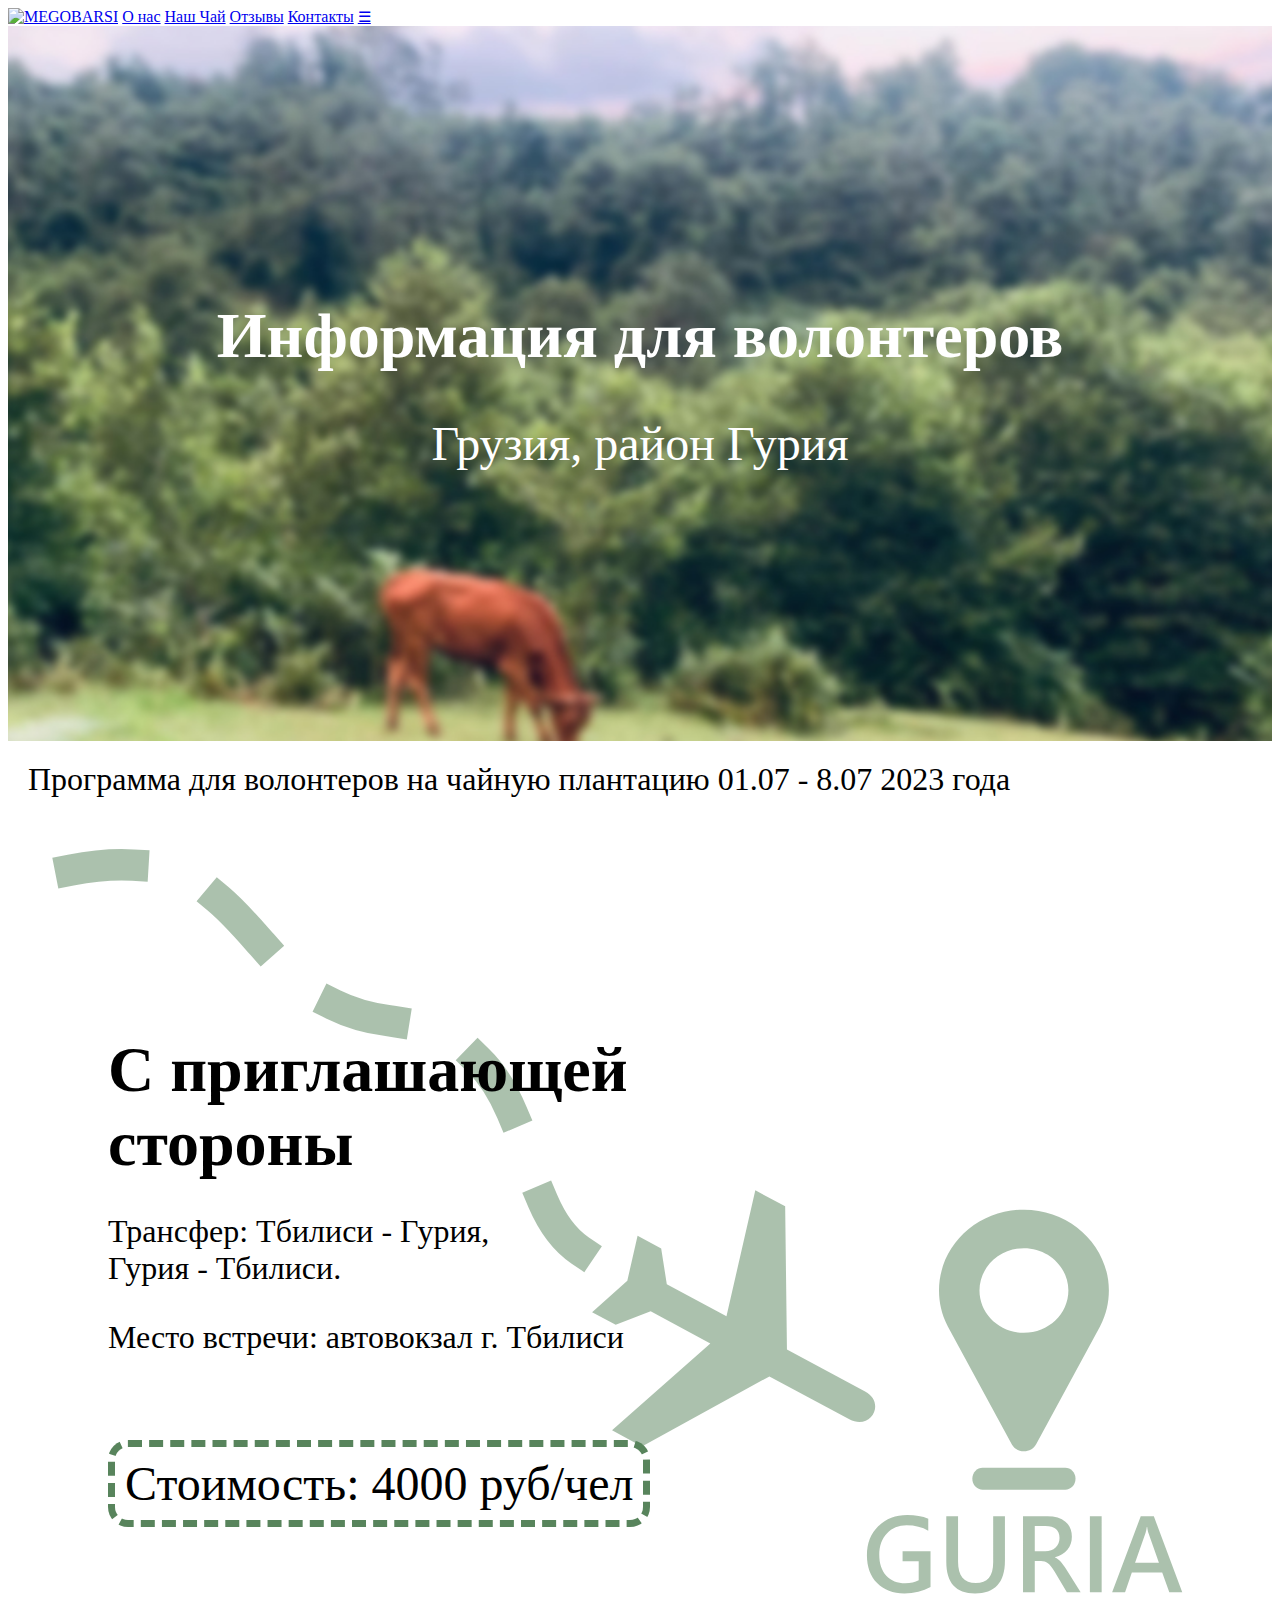
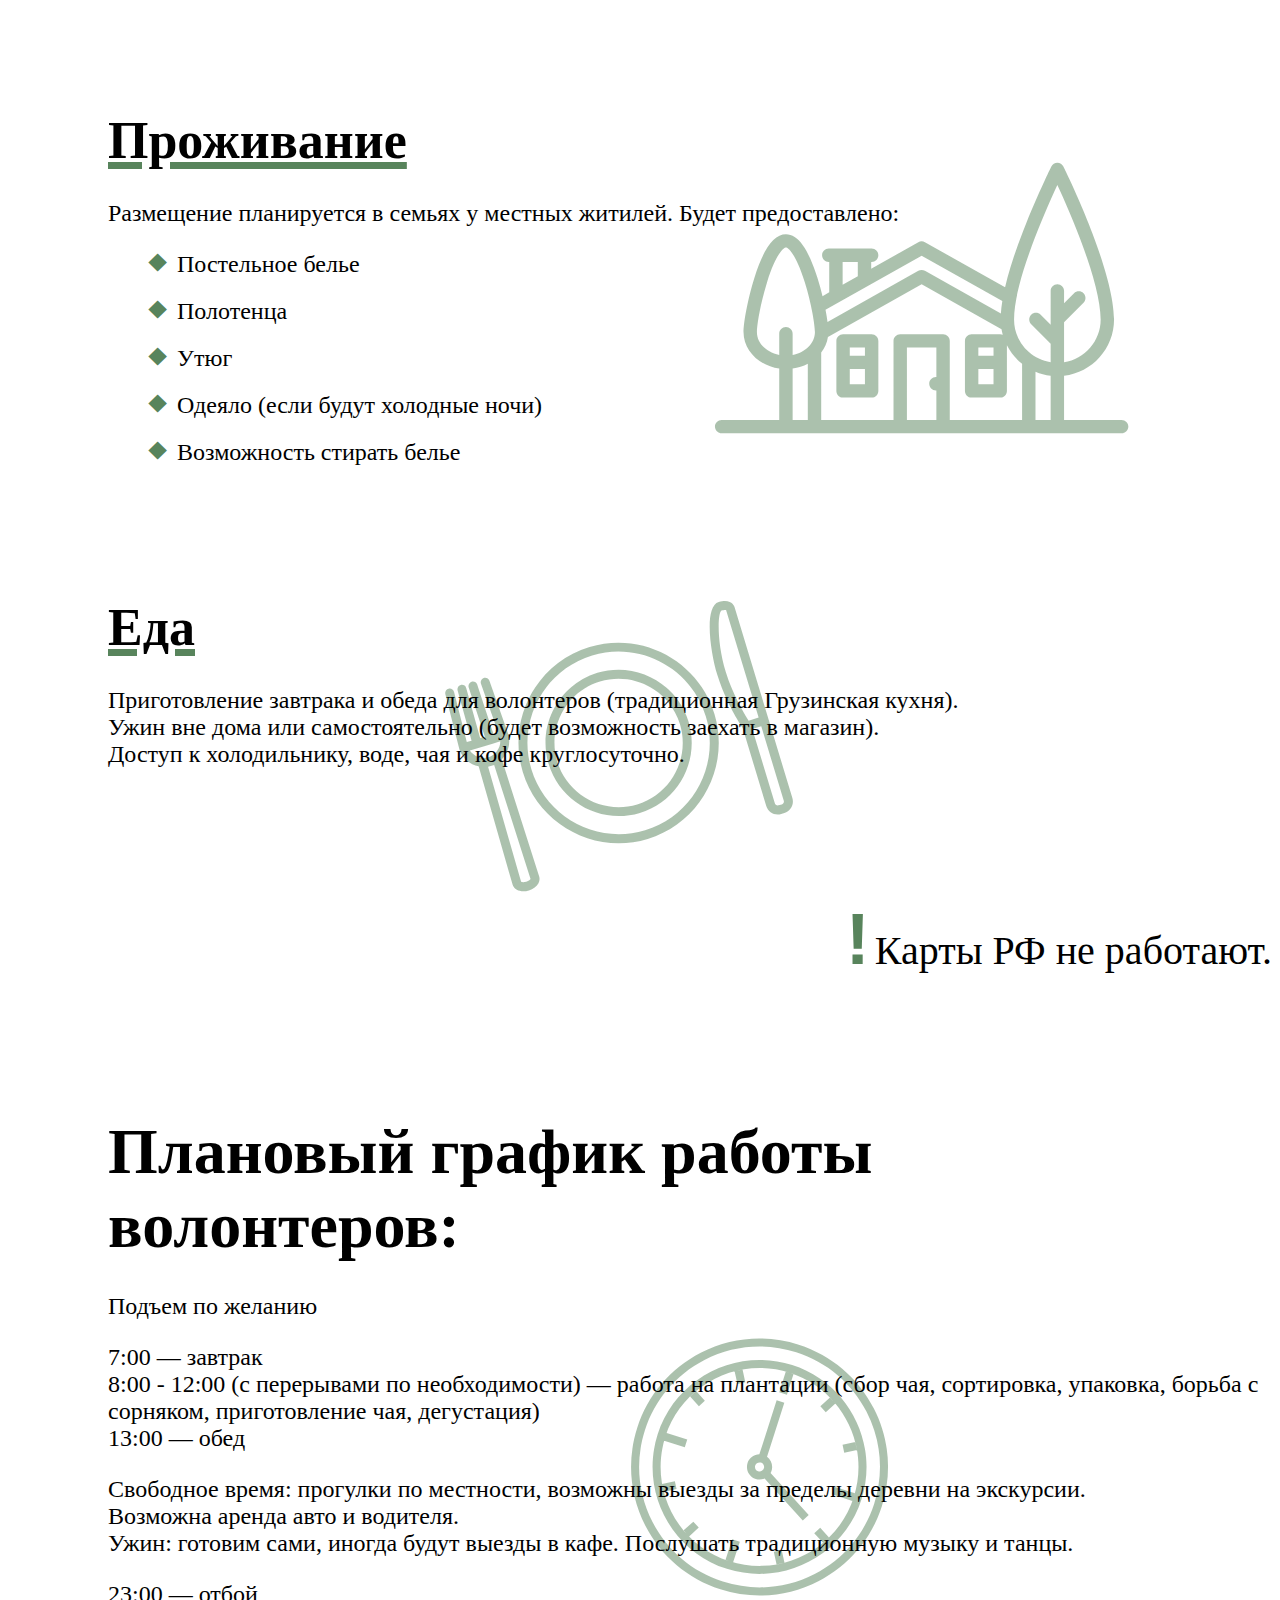
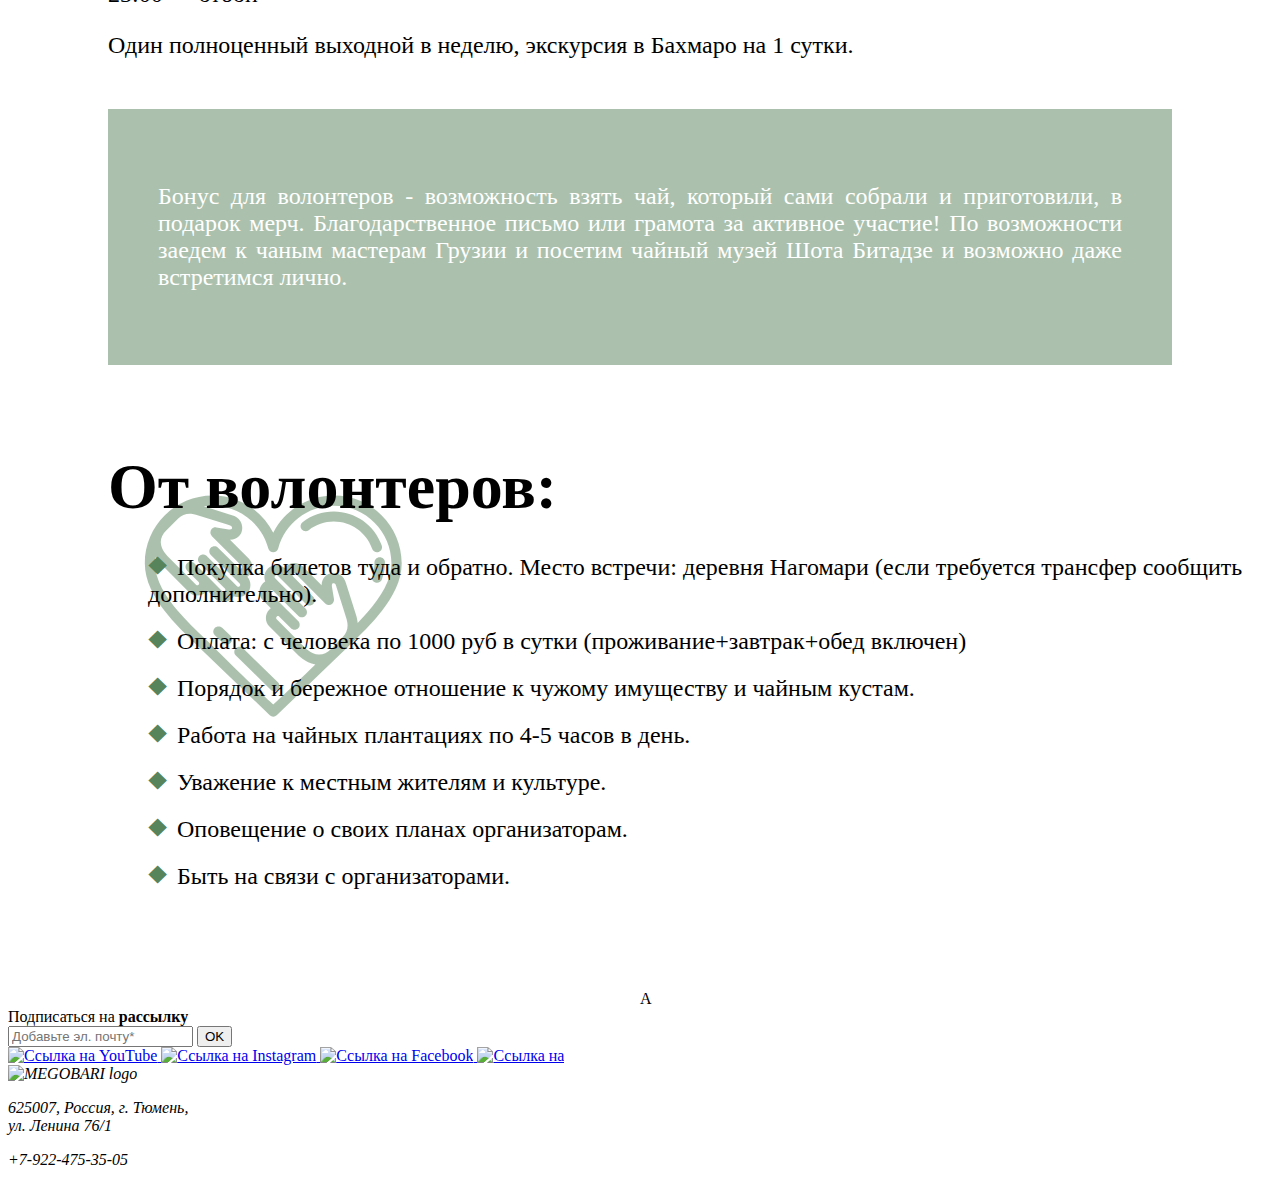
==== volunteering.html @ b6c4c7ec "Added new page (volunteering)" ====
<!DOCTYPE html>
<html lang="en">
    <head>
        <meta charset="UTF-8">
        <meta http-equiv="X-UA-Compatible" content="IE=edge">
        <meta name="viewport" content="width=device-width, initial-scale=1.0">
        <link rel="stylesheet" href="styles.css"> 
        <link rel="stylesheet" href="volunteeringstyles.css"> 
        <link rel="icon" type="image/x-icon" href="./content/favicon/favi-64x64.ico">
        <title>Грузинский чай | Своя плантация | Доставка по миру </title>
    </head>
    <body>
        <header>
            <nav class="topnav" id="myTopnav">
                <a href="./index.html" id="hidelogo" class="logo"><img src="./content/logo/namelogo.svg" alt="MEGOBARSI"></a>
                <a href="./about.html" class="first-child active">О нас</a>
                <a href="./ourtea.html">Наш Чай</a>
                <a href="./feedback.html">Отзывы</a> 
                <a href="./contacts.html" class="last-child">Контакты</a>
                <a href="javascript:void(0);" class="icon" style="font-size:15px;" onclick="myFunction()">&#9776;</a>
            </nav>
        </header> 
        <main>
            <section id="sone">
                <div class="heading">
                    <h1>Информация для волонтеров</h1>
                    <h2>Грузия, район Гурия</h2>
                </div>
            </section>
            <section id="stwo">
                <h3>Программа для волонтеров на чайную плантацию 01.07 - 8.07 2023 года</h3>
                <section class="plane">
                    <h4>С приглашающей <br> стороны</h4>
                    <p>Трансфер: Тбилиси - Гурия, <br> Гурия - Тбилиси.</p>
                    <p class="lastp">Место встречи:  автовокзал г. Тбилиси</p>
                    <span>Стоимость: 4000 руб/чел</span>
                </section>
                <section class="conditions">
                    <div class="living">
                        <h5>Проживание</h5>
                        <p>
                            Размещение планируется в семьях у местных житилей.
                            Будет предоставлено:
                        </p>
                        <ul>
                            <li>Постельное белье</li>
                            <li>Полотенца</li> 
                            <li>Утюг</li>
                            <li>Одеяло (если будут холодные ночи)</li>
                            <li>Возможность стирать белье</li>
                        </ul>
                    </div>
                    <div class="feeding">
                        <h5>Еда</h5>
                        <p>
                            Приготовление завтрака и обеда для волонтеров (традиционная Грузинская кухня). <br>
                            Ужин вне дома или самостоятельно (будет возможность заехать в магазин). <br>
                            Доступ к холодильнику, воде, чая и кофе круглосуточно.                            
                        </p>
                    </div>
                </section>
                <div class="caution">
                    <div class="exclamation">!</div>
                    <div>Карты РФ не работают.</div>
                </div>
                <section class="schedule">
                    <h4>Плановый график работы <br> волонтеров:</h4>
                    <p>
                        Подъем по желанию
                    </p> 
                    <p> 7:00 — завтрак  <br> 8:00 - 12:00 
                        (с перерывами по необходимости) — работа на плантации 
                        (сбор чая, сортировка, упаковка, борьба с сорняком, 
                        приготовление чая, дегустация) <br> 13:00 — обед
                    </p>
                    <p>
                        Свободное время: прогулки по местности, возможны выезды за пределы деревни на экскурсии. <br>
                        Возможна аренда авто и водителя. <br>
                        Ужин: готовим сами, иногда будут выезды в кафе. Послушать традиционную музыку и танцы.
                    </p>
                    <p>
                        23:00 — отбой
                    </p>
                    <p>
                        Один полноценный выходной в неделю, экскурсия в Бахмаро на 1 сутки.
                    </p>
                </section>
                <section class="bonus">
                    <p>
                        Бонус для волонтеров - возможность взять чай, который сами собрали и приготовили, в подарок мерч.
                        Благодарственное письмо или грамота за активное участие! По возможности заедем к чаным мастерам Грузии и посетим чайный музей Шота Битадзе и возможно даже встретимся лично.    
                    </p>
                </section>
                <section class="from">
                    <h4>От волонтеров:</h4>
                        <ul>
                            <li>Покупка билетов туда и обратно. Место встречи: деревня Нагомари (если требуется трансфер сообщить дополнительно).</li>
                            <li>Оплата: с человека по 1000 руб в сутки (проживание+завтрак+обед включен)</li>
                            <li>Порядок и бережное отношение к чужому имуществу и чайным кустам.</li>
                            <li>Работа на чайных плантациях по 4-5 часов в день. </li>
                            <li>Уважение к местным жителям и культуре.</li>
                            <li>Оповещение о своих планах организаторам.</li> 
                            <li>Быть на связи с организаторами.</li>
                        </ul>
                </section>
            </section>
            <!-- <section id="sthree">
                <div class="row"> 
                    <div class="column">
                      <img src="./content/gallery/IMG_0823.jpg" style="width:100%">
                      
                    </div>
                    <div class="column">
                      <img src="./content/gallery/IMG_0887.jpg" style="width:100%">
                      
                    </div>  
                    <div class="column">
                      <img src="./content/gallery/IMG_1279.jpg" style="width:100%">
                      
                    </div>
                    <div class="column">
                      <img src="./content/gallery/IMG_1542.jpg" style="width:100%">
                      
                    </div>
                  </div>
            </section> -->
            <section id="sthree">
                <div></div>
                <div></div>
                <div></div>
                <div></div>
                <div></div>
                <div></div>
                <div></div>
                <div></div>
                <div></div>
                <div>A</div>
            </section>
        </main>
        <footer>
            <div class="link-container">
                <div class="link subscribe">
                    Подписаться на  <strong>рассылку</strong>
                </div>
                <form class="link">
                    <input type="text" placeholder="Добавьте эл. почту*" />
                    <button id="btwo">OK</button>
                </form>
                <div class="link social-media">
                    <a href="https://www.youtube.com/channel/UCGlnhk5F8XKA7Avbm7UxSDw">
                        <img src="./content/social-media/youtube.svg" alt="Ссылка на YouTube" title="Мы на YouTube">
                    </a>
                    <a href="https://www.instagram.com/megobari.tea/">
                        <img src="./content/social-media/instagram.svg" alt="Ссылка на Instagram" title="Мы в Instagram">
                    </a>
                    <a href="https://www.facebook.com/Megobari-%D0%A7%D0%B0%D0%B9-%D0%B8%D0%B7-%D0%93%D1%80%D1%83%D0%B7%D0%B8%D0%B8-103176197728063">
                        <img src="content/social-media/facebook.svg" alt="Ссылка на Facebook" title="Мы в Facebook">
                    </a>
                    <a href="https://vk.com/megobari_tea">
                        <img src="./content/social-media/vk.svg" alt="Ссылка на" title="Мы в VK">
                    </a>
                </div>
            </div>
            <address>
                <img src="./content/logo/fullogo-white.svg" alt="MEGOBARI logo">
                <p>
                    625007, Россия, г. Тюмень,<br>ул. Ленина 76/1
                </p>   
                <p>
                    +7-922-475-35-05
                </p>
            </address>
        </footer>
        <script>
            var i = 1;
            function myFunction() {
                var x = document.getElementById("myTopnav");
                if (x.className === "topnav") {
                    x.className += " responsive";
                } else {
                    x.className = "topnav";
                }
                var element = document.getElementById("hidelogo");
                i++;
                if (i % 2 === 0) {
                    element.style.display = "none";
                }   else {
                    element.style.display = "block";
                }
            }
        </script>
    </body>
</html>
---- volunteeringstyles.css ----
main {
    font-family: 'Inter';
    box-sizing: border-box;
}

section#sone {
    margin: 0;
    padding: 0;
    background-image: url(./content/volunteering/HeadingBack.jpg);
    background-size: cover;
    -webkit-background-size: cover;
    -moz-background-size: cover;
    -o-background-size: cover;
    background-position: center;
    background-attachment: fixed;
    background-repeat: no-repeat;
    text-align: center;
    padding: 230px 0;
}

section#stwo h4, section.plane p, section.plane span, section.conditions h5,
section.conditions p, section#stwo ul, section.schedule h4, section.schedule p {
    margin-left: 100px;
}

section#sone .heading {
    color: #fff;
    font-family: 'Raleway';
}

section#sone .heading h1 {
    font-size: 64px;
    font-weight: 700;
}

section#sone .heading h2 {
    font-size: 48px;
    font-weight: 400;
}

section#stwo h3 {
    margin: 20px auto 50px 20px;
    font-size: 32px;
    font-weight: 400;
}

section#stwo h4 {
    font-size: 64px;
    font-family: 'Raleway';
    margin-bottom: 30px;
}

section#stwo h5 {
    text-decoration: underline;
    text-decoration-thickness: 7px;
    text-decoration-color: #58845c;
}

section.plane {
    padding: 100px 0;
    margin-bottom: 100px;
    background-image: url(./content/volunteering/plane.svg);
    background-size: cover;
    -webkit-background-size: cover;
    -moz-background-size: cover;
    -o-background-size: cover;
    background-position: right;
    background-attachment: local;
    background-repeat: no-repeat;
}

section.plane p {
    font-size: 32px;
    margin-bottom: 10px;
}

section.plane p.lastp {
    margin-bottom: 100px;
}

section.plane span {
    font-size: 48px;
    font-family: 'Inter';
    border: 7px dashed #58845c;
    border-radius: 20px; 
    padding: 10px;
}

section.conditions .living {
    min-height: 400px;
    margin-bottom: 50px;
    background-image: url(./content/volunteering/accommodation.svg);
    background-size: cover;
    -webkit-background-size: cover;
    -moz-background-size: cover;
    -o-background-size: cover;
    background-position: right;
    background-attachment: local;
    background-repeat: no-repeat;
}

section.conditions .feeding {
    min-height: 300px;
    background-image: url(./content/volunteering/food.svg);
    background-size: cover;
    -webkit-background-size: cover;
    -moz-background-size: cover;
    -o-background-size: cover;  
    background-position: center;
    background-attachment: local;
    background-repeat: no-repeat;
}

section.conditions h5 {
    margin-bottom: 30px;
    font-size: 52px;
}

section.conditions p {
    font-size: 24px;
}

section#stwo ul {
    font-size: 24px;
    margin-top: 20px;
    list-style: none; 
}

section#stwo ul li {
    margin-bottom: 20px;
}

section#stwo ul li::before {
    content: "⯁";  
    padding-right: 10px;
    color: #58845c; 
    font-weight: bold;
    display: inline-block;
}

.caution {
    width: 100%;
    display: flex;
    flex-direction: row;
    align-items: baseline;
    justify-content: flex-end;  
    padding-right: 100px;
    font-size: 40px;
}

.caution .exclamation {
    color: #58845c;
    font-size: 72px;
    font-family: 'Franklin Gothic Medium Cond', 'Arial Narrow', Arial, sans-serif;
    margin-right: 5px;
    font-weight: 700;
} 

section.schedule {
    background-image: url(./content/volunteering/schedule.svg);
    background-size: cover;
    -webkit-background-size: cover;
    -moz-background-size: cover;
    -o-background-size: cover;
    background-position: center;
    background-attachment: local;
    background-repeat: no-repeat;
}

section.schedule h4 {
    padding-top: 50px;
}

section.schedule p {
    margin-bottom: 20px;
    font-size: 24px;
}

section.bonus {
    display: block;
    margin: 50px 100px;
    padding: 50px;
    background-color: #ABC1AD;
    color: #fff;
    text-align: justify;
    font-size: 24px;
}

section.from {
    margin-bottom: 100px;
    background-image: url(./content/volunteering/charity.svg);
    background-size: cover;
    -webkit-background-size: cover;
    -moz-background-size: cover;
    -o-background-size: cover;
    background-position: left;
    background-attachment: local;
    background-repeat: no-repeat;
}

/* section#sthree .row {
    display: -ms-flexbox; 
    display: flex;
    -ms-flex-wrap: wrap; 
    flex-wrap: wrap;
    padding: 0 4px;
}

section#sthree .column {
    -ms-flex: 25%; 
    flex: 25%;
    max-width: 25%;
    padding: 0 4px;
}

section#sthree .column img {
    margin-top: 8px;
    vertical-align: middle;
    width: 100%;
} */

section#sthree {
    display: grid;
    /* grid-template: repeat(6, 1fr) / repeat(6, 1fr); */
    grid-template-columns: repeat(6, 1fr);
}

@media screen and (max-width: 800px) { 
    section#stwo h4, section.plane p, section.plane span, section.conditions h5,
    section.conditions p, section#stwo ul, section.schedule h4, section.schedule p {
        margin: 0 3vw;
    }

    section#sone .heading h1 {
        font-size: calc(20px + 5vw);
    }
    
    section#sone .heading h2 {
        font-size: calc(10px + 5vw);
    }

    section#stwo h3 {
        margin: 20px;
        font-size: calc(8px + 4vw);
    }
    
    section#stwo h4 {
        margin-bottom: calc(5px + 4vw);
        font-size: calc(14px + 8vw);
    }

    section.plane {
        padding: 2vw 0;
    }

    section.plane p {
        font-size: calc(10px + 4vw);
        margin-bottom: 10px;
    }

    section.plane p.lastp {
        margin-bottom: 15vw;
    }

    section.plane span {
        font-size: calc(5px + 5vw);
        background-color: rgba(255, 255, 255, 0.5);
    }

    section.conditions h5 {
        margin-bottom: 30px;
        font-size: calc(12px + 7vw);
    }

    section.schedule p {
        margin-bottom: 20px;
    }
}

@media screen and (max-width: 750px) {
    .caution {
        width: 100%;
        font-size: 40px;
        font-size: calc(14px + 4vw);
        justify-content: center;
        padding-right: 0;
    }
    
    .caution .exclamation {
        font-size: 72px;
        font-size: calc(24px + 4vw);
    }

    section.bonus {
        display: block;
        margin: 50px 0;
    }
}

@media screen and (max-width: 508px) {
    .caution {
        padding-top: 30px;
    }

    section.from {
        word-wrap: break-word;
    }
}

@media screen and (max-width: 420px) {
    section.plane {
        background-size: 250%;
        -webkit-background-size: 250%;
        -moz-background-size: 250%;
        -o-background-size: 250%;
    }

    section.conditions .living, section.conditions .feeding, 
    section.schedule, section.from {
        background-size: 400%;
        -webkit-background-size: 400%;
        -moz-background-size: 400%;
        -o-background-size: 400%;
    }
}

/* @media screen and (max-width: 800px) {
    section#sthree .column {
    -ms-flex: 50%;
    flex: 50%;
    max-width: 50%;
    }
}

@media screen and (max-width: 600px) {
    section#sthree .column {
    -ms-flex: 100%;
    flex: 100%;
    max-width: 100%;
    }
} */
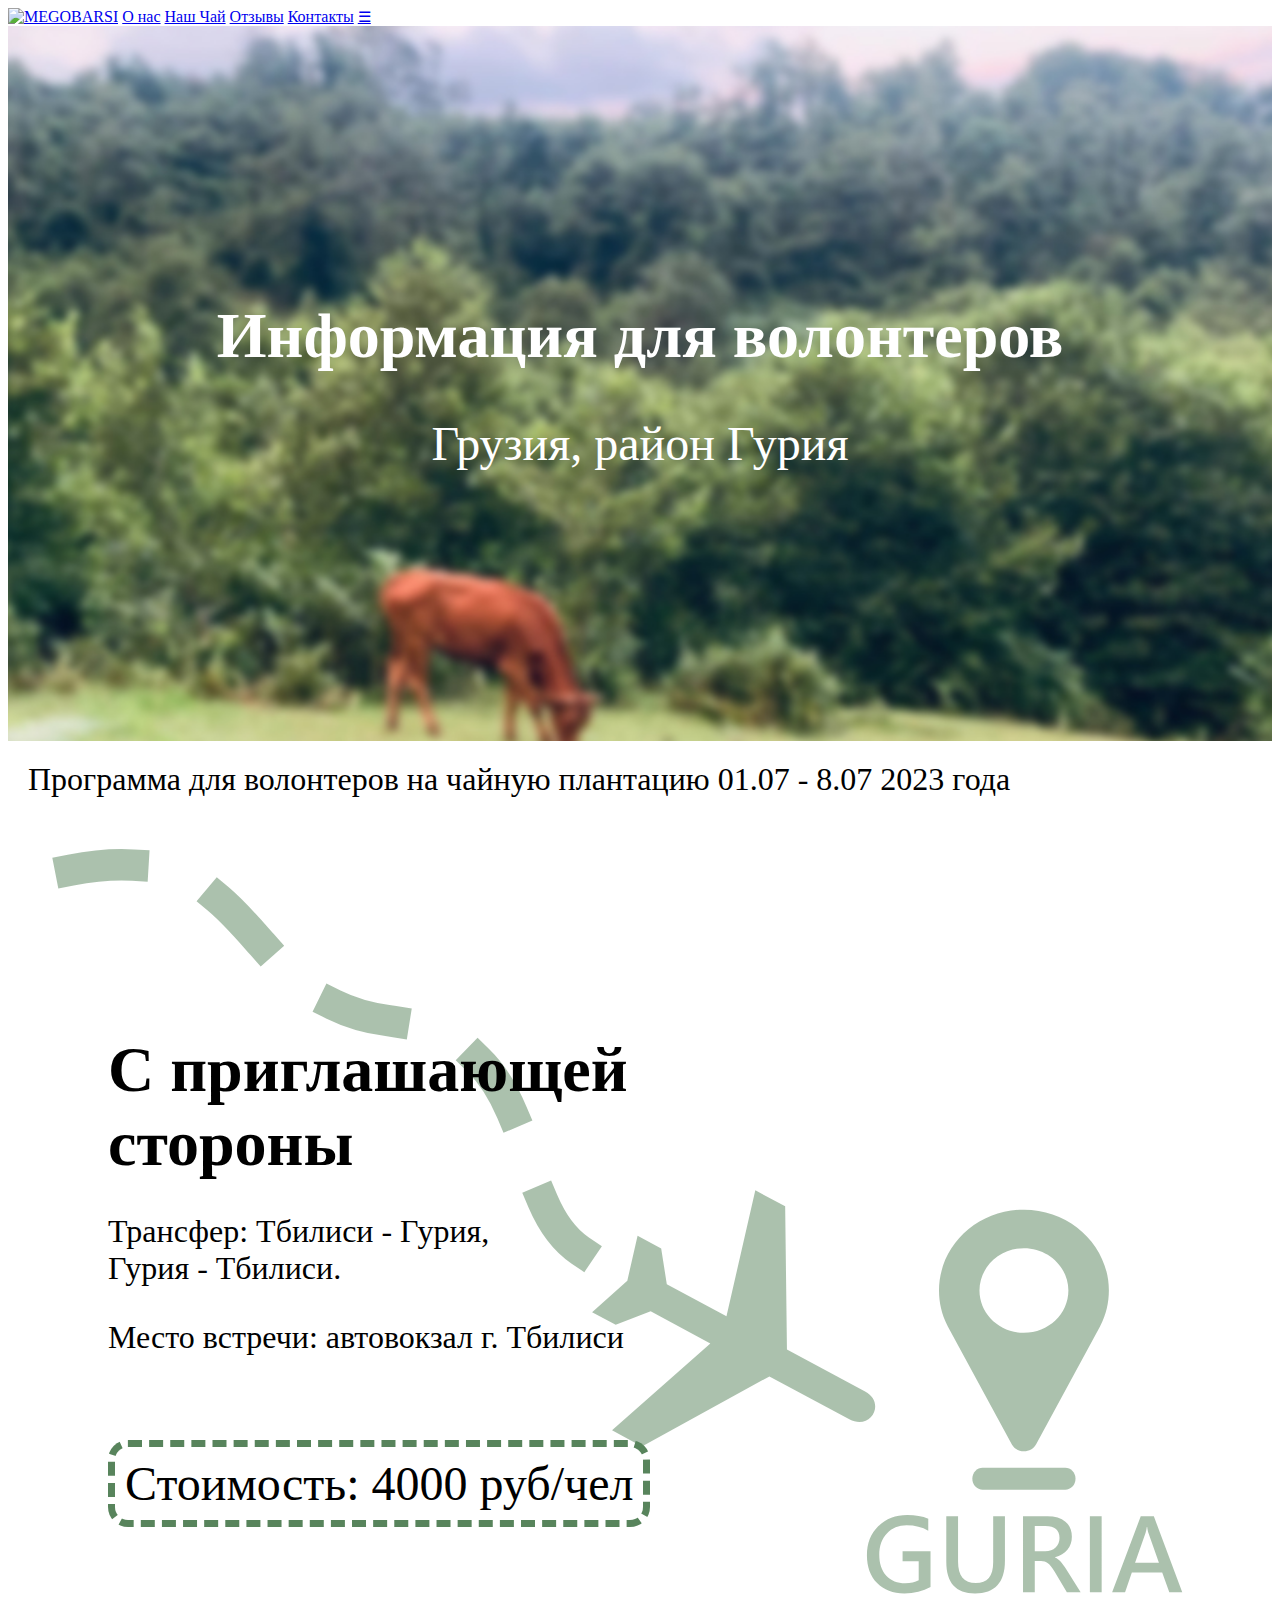
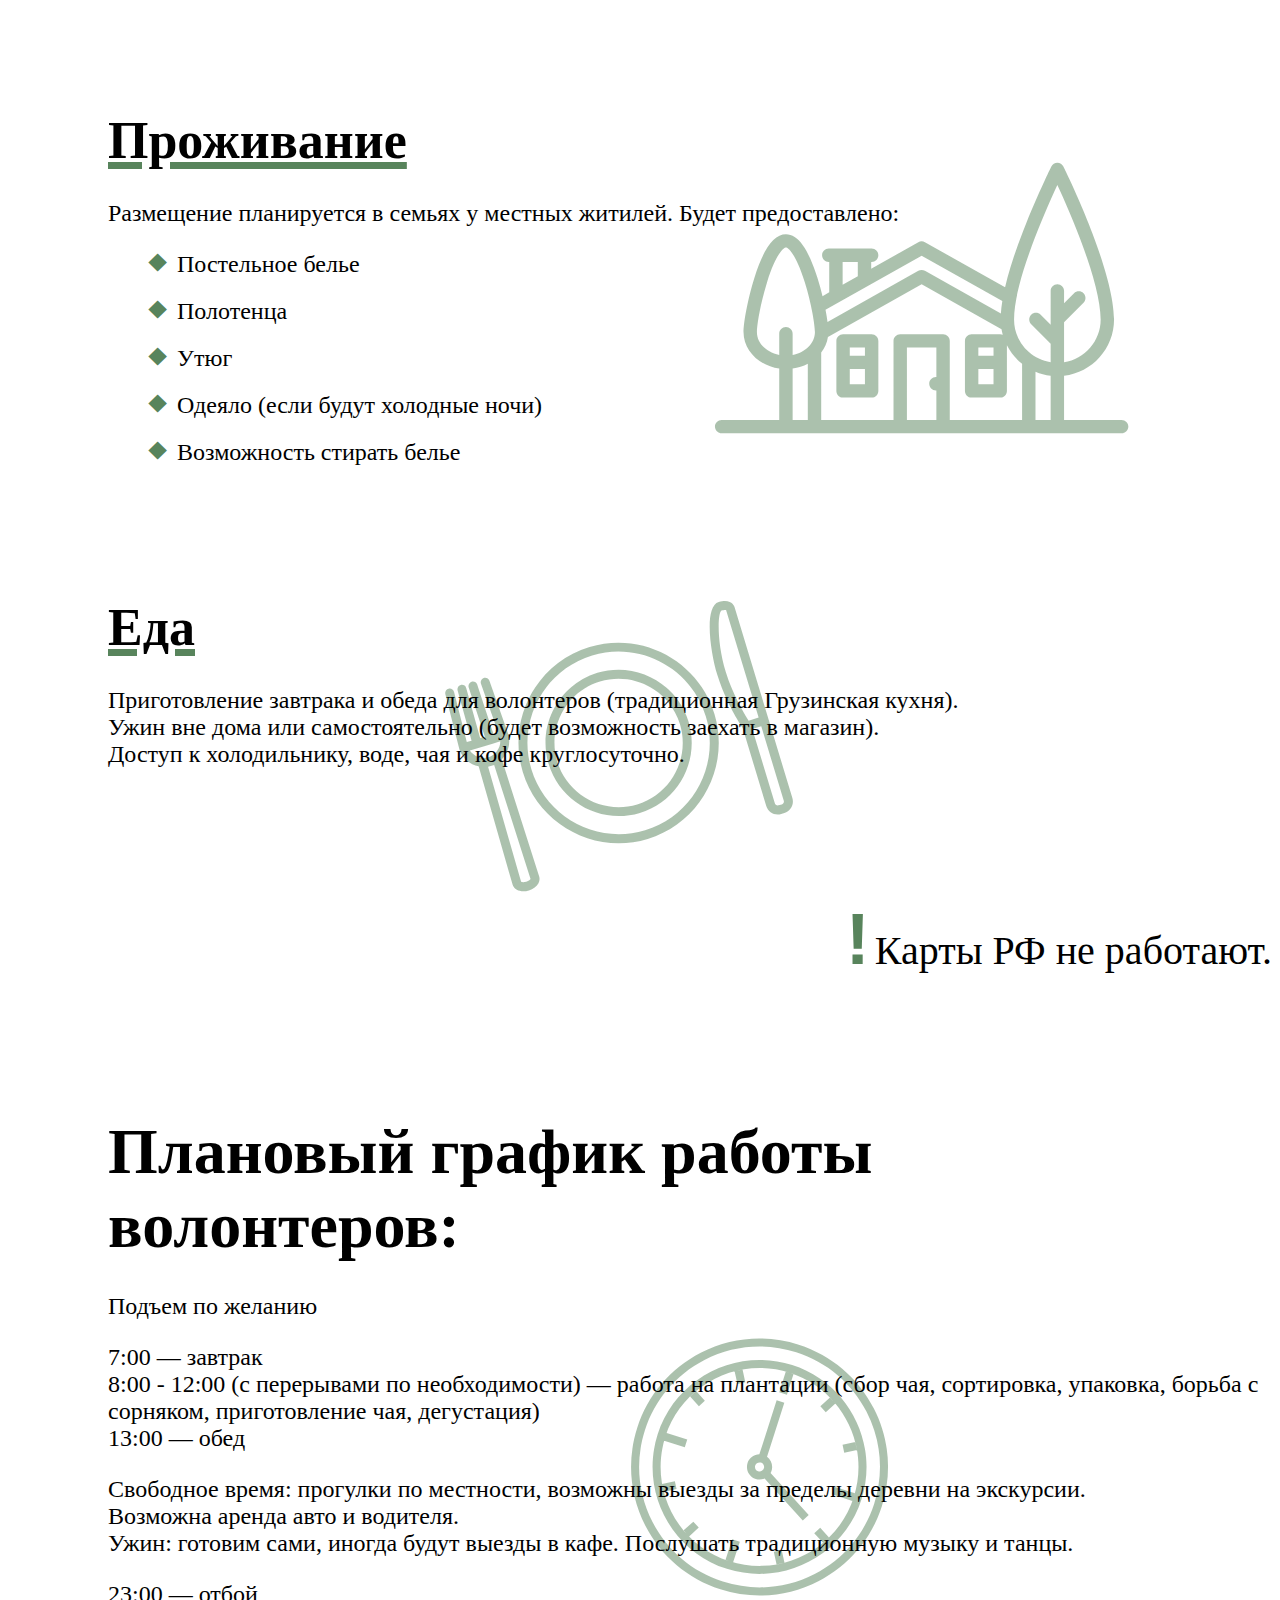
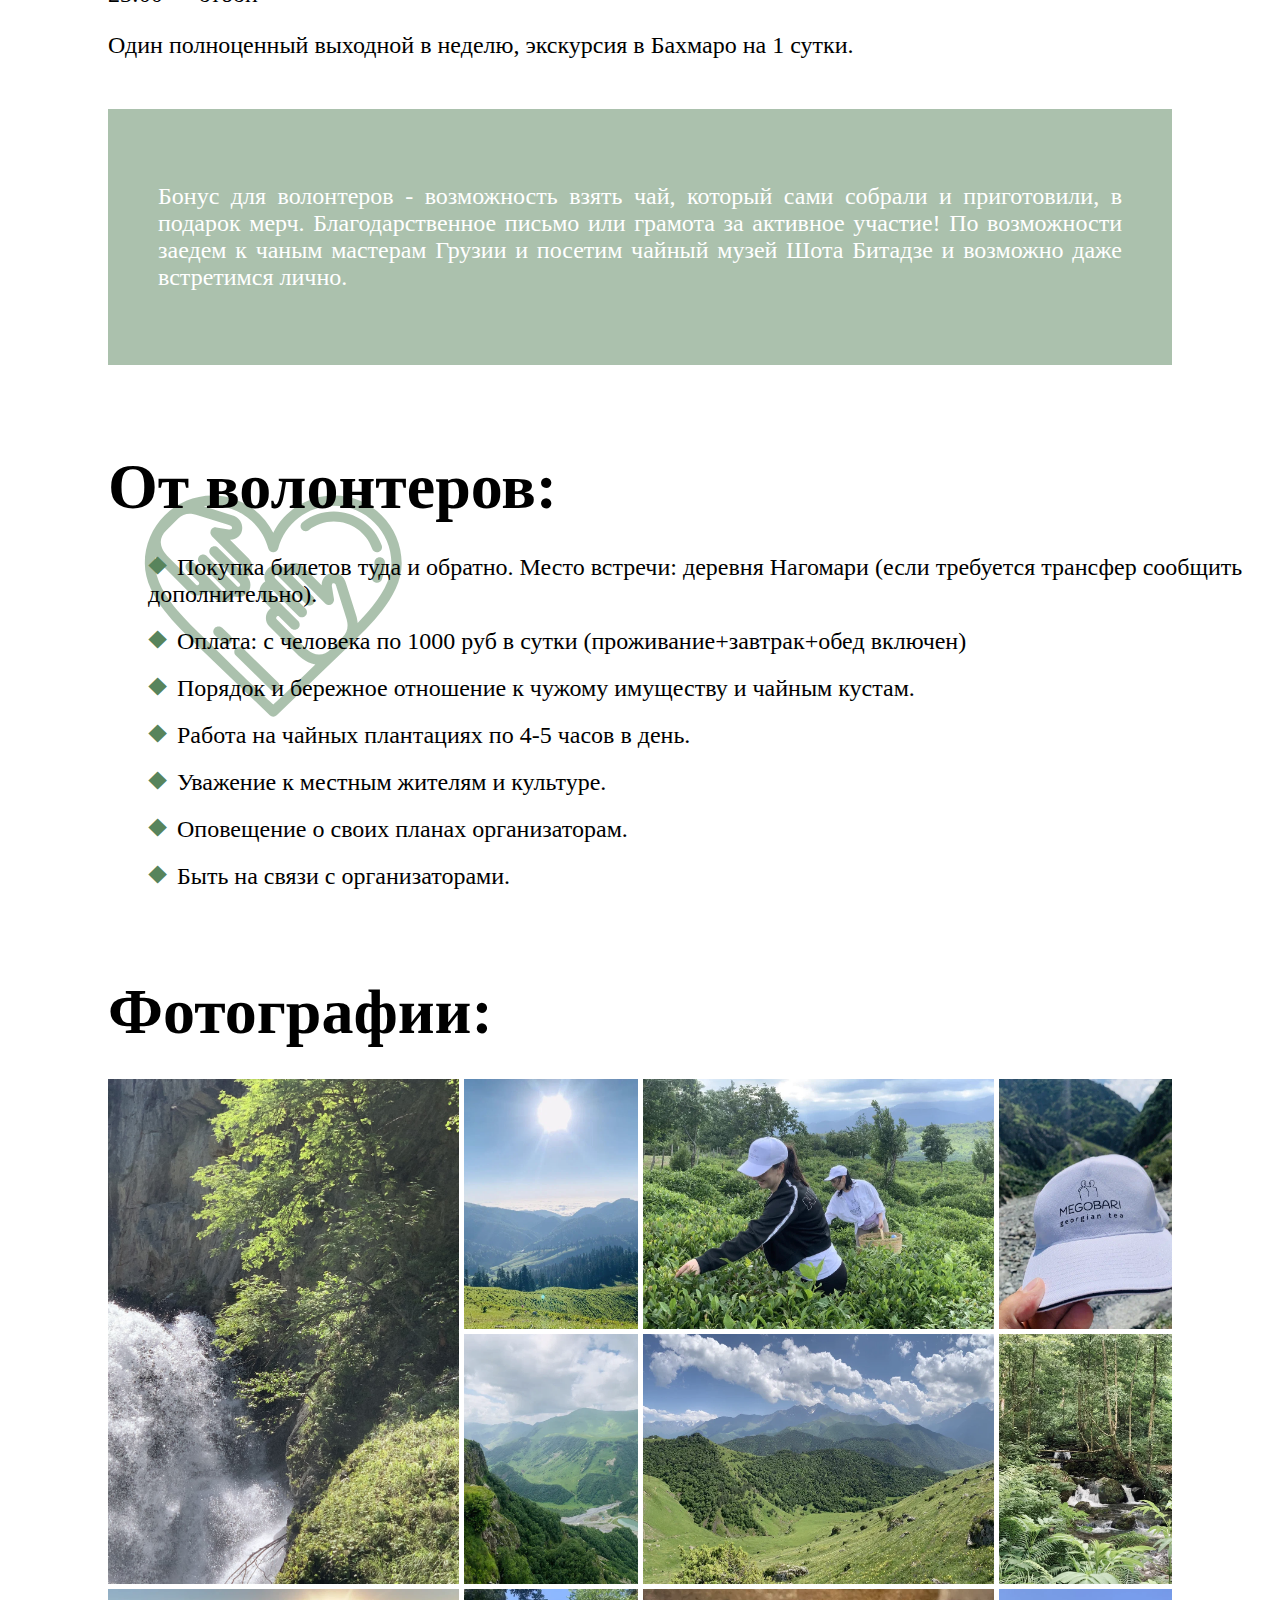
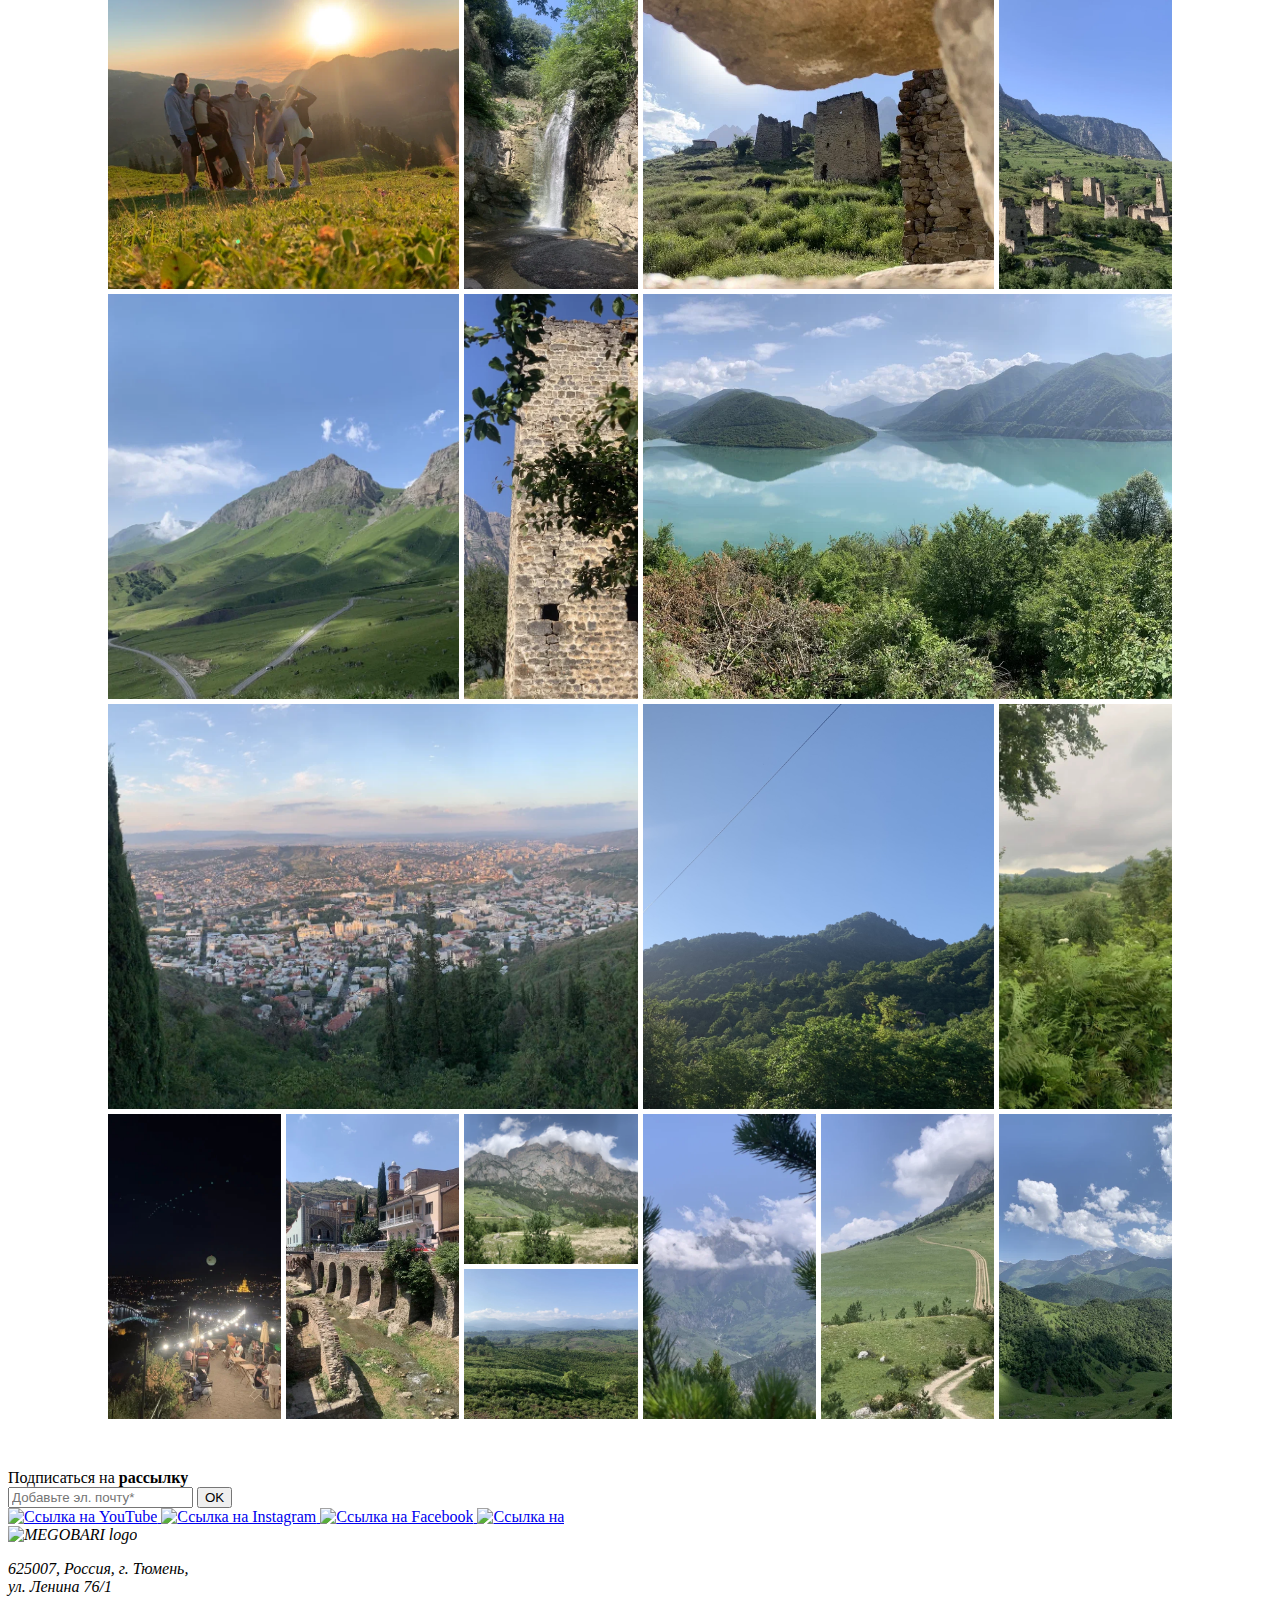
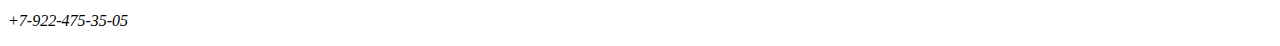
==== commit 508c6f1f: "added photo gallery to volunteering page" ====
--- a/volunteering.html
+++ b/volunteering.html
@@ -104,37 +104,202 @@
                         </ul>
                 </section>
             </section>
-            <!-- <section id="sthree">
-                <div class="row"> 
-                    <div class="column">
-                      <img src="./content/gallery/IMG_0823.jpg" style="width:100%">
-                      
-                    </div>
-                    <div class="column">
-                      <img src="./content/gallery/IMG_0887.jpg" style="width:100%">
-                      
-                    </div>  
-                    <div class="column">
-                      <img src="./content/gallery/IMG_1279.jpg" style="width:100%">
-                      
-                    </div>
-                    <div class="column">
-                      <img src="./content/gallery/IMG_1542.jpg" style="width:100%">
-                      
-                    </div>
-                  </div>
-            </section> -->
             <section id="sthree">
-                <div></div>
-                <div></div>
-                <div></div>
-                <div></div>
-                <div></div>
-                <div></div>
-                <div></div>
-                <div></div>
-                <div></div>
-                <div>A</div>
+                <h4>Фотографии:</h4>
+                <div class="gallery">
+                    <div style="grid-area: a;">
+                        <img src="./content/gallery/1.jpg" alt="">
+                        <div class="image-overlay">
+                            <div class="image-description" unselectable="on">
+                                Больше фотографий в нашем Instagram
+                            </div>
+                        </div>
+                    </div>
+                    <div style="grid-area: b;">
+                        <img src="./content/gallery/2.jpg" alt="">
+                        <div class="image-overlay">
+                            <div class="image-description" unselectable="on">
+                                Больше фотографий в нашем Instagram
+                            </div>
+                        </div>
+                    </div>
+                    <div style="grid-area: c;">
+                        <img src="./content/gallery/3.jpg" alt="">
+                        <div class="image-overlay">
+                            <div class="image-description" unselectable="on">
+                                Больше фотографий в нашем Instagram
+                            </div>
+                        </div>
+                    </div>
+                    <div style="grid-area: d;">
+                        <img src="./content/gallery/4.jpg" alt="">
+                        <div class="image-overlay">
+                            <div class="image-description" unselectable="on">
+                                Больше фотографий в нашем Instagram
+                            </div>
+                        </div>
+                    </div>
+                    <div style="grid-area: e;">
+                        <img src="./content/gallery/5.jpg" alt="">
+                        <div class="image-overlay"> 
+                            <div class="image-description" unselectable="on">
+                                Больше фотографий в нашем Instagram
+                            </div>
+                        </div>
+                    </div>
+                    <div style="grid-area: f;">
+                        <img src="./content/gallery/6.jpg" alt="">
+                        <div class="image-overlay">
+                            <div class="image-description" unselectable="on">
+                                Больше фотографий в нашем Instagram
+                            </div>
+                        </div>
+                    </div>
+                    <div style="grid-area: g;">
+                        <img src="./content/gallery/7.jpg" alt="">
+                        <div class="image-overlay">
+                            <div class="image-description" unselectable="on">
+                                Больше фотографий в нашем Instagram
+                            </div>
+                        </div>
+                    </div>
+                    <div style="grid-area: h;">
+                        <img src="./content/gallery/8.jpg" alt="">
+                        <div class="image-overlay">
+                            <div class="image-description" unselectable="on">
+                                Больше фотографий в нашем Instagram
+                            </div>
+                        </div>
+                    </div>
+                    <div style="grid-area: i;">
+                        <img src="./content/gallery/9.jpg" alt="">
+                        <div class="image-overlay">
+                            <div class="image-description" unselectable="on">
+                                Больше фотографий в нашем Instagram
+                            </div>
+                        </div>
+                    </div>
+                    <div style="grid-area: j;">
+                        <img src="./content/gallery/10.jpg" alt="">
+                        <div class="image-overlay">
+                            <div class="image-description" unselectable="on">
+                                Больше фотографий в нашем Instagram
+                            </div>
+                        </div>
+                    </div>
+                    <div style="grid-area: k;">
+                        <img src="./content/gallery/11.jpg" alt="">
+                        <div class="image-overlay">
+                            <div class="image-description" unselectable="on">
+                                Больше фотографий в нашем Instagram
+                            </div>
+                        </div>
+                    </div>
+                    <div style="grid-area: l;">
+                        <img src="./content/gallery/12.jpg" alt="">
+                        <div class="image-overlay">
+                            <div class="image-description" unselectable="on">
+                                Больше фотографий в нашем Instagram
+                            </div>
+                        </div>
+                    </div>
+                    <div style="grid-area: m;">
+                        <img src="./content/gallery/13.jpg" alt="">
+                        <div class="image-overlay">
+                            <div class="image-description" unselectable="on">
+                                Больше фотографий в нашем Instagram
+                            </div>
+                        </div>
+                    </div>
+                    <div style="grid-area: n;">
+                        <img src="./content/gallery/14.jpg" alt="">
+                        <div class="image-overlay">
+                            <div class="image-description" unselectable="on">
+                                Больше фотографий в нашем Instagram
+                            </div>
+                        </div>
+                    </div>
+                    <div style="grid-area: o;">
+                        <img src="./content/gallery/15.jpg" alt="">
+                        <div class="image-overlay">
+                            <div class="image-description" unselectable="on">
+                                Больше фотографий в нашем Instagram
+                            </div>
+                        </div>
+                    </div>
+                    <div style="grid-area: p;">
+                        <img src="./content/gallery/16.jpg" alt="">
+                        <div class="image-overlay">
+                            <div class="image-description" unselectable="on">
+                                Больше фотографий в нашем Instagram
+                            </div>
+                        </div>
+                    </div>
+                    <div style="grid-area: q;">
+                        <img src="./content/gallery/17.jpg" alt="">
+                        <div class="image-overlay">
+                            <div class="image-description" unselectable="on">
+                                Больше фотографий в нашем Instagram
+                            </div>
+                        </div>
+                    </div>
+                    <div style="grid-area: r;">
+                        <img src="./content/gallery/18.jpg" alt="">
+                        <div class="image-overlay">
+                            <div class="image-description" unselectable="on">
+                                Больше фотографий в нашем Instagram
+                            </div>
+                        </div>
+                    </div>
+                    <div style="grid-area: s;">
+                        <img src="./content/gallery/19.jpg" alt="">
+                        <div class="image-overlay">
+                            <div class="image-description" unselectable="on">
+                                Больше фотографий в нашем Instagram
+                            </div>
+                        </div>
+                    </div>
+                    <div style="grid-area: t;">
+                        <img src="./content/gallery/20.jpg" alt="">
+                        <div class="image-overlay">
+                            <div class="image-description" unselectable="on">
+                                Больше фотографий в нашем Instagram
+                            </div>
+                        </div>
+                    </div>
+                    <div style="grid-area: u;">
+                        <img src="./content/gallery/21.jpg" alt="">
+                        <div class="image-overlay">
+                            <div class="image-description" unselectable="on">
+                                Больше фотографий в нашем Instagram
+                            </div>
+                        </div>
+                    </div>
+                    <div style="grid-area: v;">
+                        <img src="./content/gallery/22.jpg" alt="">
+                        <div class="image-overlay">
+                            <div class="image-description" unselectable="on">
+                                Больше фотографий в нашем Instagram
+                            </div>
+                        </div>
+                    </div>
+                    <div style="grid-area: w;">
+                        <img src="./content/gallery/23.jpg" alt="">
+                        <div class="image-overlay">
+                            <div class="image-description" unselectable="on">
+                                Больше фотографий в нашем Instagram
+                            </div>
+                        </div>
+                    </div>
+                    <div style="grid-area: x;">
+                        <img src="./content/gallery/24.jpg" alt="">
+                        <div class="image-overlay">
+                            <div class="image-description" unselectable="on">
+                                Больше фотографий в нашем Instagram
+                            </div>
+                        </div>
+                    </div>
+                </div>
             </section>
         </main>
         <footer>
--- a/volunteeringstyles.css
+++ b/volunteeringstyles.css
@@ -18,7 +18,7 @@
     padding: 230px 0;
 }
 
-section#stwo h4, section.plane p, section.plane span, section.conditions h5,
+section h4, section.plane p, section.plane span, section.conditions h5,
 section.conditions p, section#stwo ul, section.schedule h4, section.schedule p {
     margin-left: 100px;
 }
@@ -44,7 +44,7 @@
     font-weight: 400;
 }
 
-section#stwo h4 {
+section h4 {
     font-size: 64px;
     font-family: 'Raleway';
     margin-bottom: 30px;
@@ -187,7 +187,6 @@
 }
 
 section.from {
-    margin-bottom: 100px;
     background-image: url(./content/volunteering/charity.svg);
     background-size: cover;
     -webkit-background-size: cover;
@@ -198,36 +197,98 @@
     background-repeat: no-repeat;
 }
 
-/* section#sthree .row {
-    display: -ms-flexbox; 
+section#sthree {
+    margin: 50px 0;
+}
+
+section#sthree .gallery {
+    margin: 0 100px;
+    display: grid;
+    grid-template:
+                "a a b c c d" 250px
+                "a a e f f g" 250px
+                "h h i j j k" 300px
+                "l l m n n n" 200px
+                "l l m n n n" 200px
+                "o o o p p q" 200px
+                "o o o p p q" 200px
+                "r s t u v w" 150px
+                "r s x u v w" 150px;
+    gap: 5px;   
+}
+
+section#sthree .gallery > div {
+    position: relative;
+}
+
+section#sthree .gallery div img {
+    width: 100%;
+    height: 100%;
+    object-fit: cover;
+}
+
+.image-overlay {
+    position: absolute;
+    top: 0;
+    left: 0;
+    width: 100%;
+    height: 100%;
+    background: rgba(0, 0, 0, 0.5);
+    color: white;
+    font-family: 'Raleway';
+    font-size: 1rem;
     display: flex;
-    -ms-flex-wrap: wrap; 
-    flex-wrap: wrap;
-    padding: 0 4px;
-}
-
-section#sthree .column {
-    -ms-flex: 25%; 
-    flex: 25%;
-    max-width: 25%;
-    padding: 0 4px;
-}
-
-section#sthree .column img {
-    margin-top: 8px;
-    vertical-align: middle;
-    width: 100%;
-} */
-
-section#sthree {
-    display: grid;
-    /* grid-template: repeat(6, 1fr) / repeat(6, 1fr); */
-    grid-template-columns: repeat(6, 1fr);
+    flex-direction: column;
+    align-items: center;
+    justify-content: center;
+    opacity: 0;
+    transition: opacity 0.2s;
+    backdrop-filter: blur(5px);
+}
+
+.image-overlay > * {
+    transform: translateY(20px);
+    transition: transform 0.25s;
+}
+
+.image-overlay:hover {
+    opacity: 1;
+}
+
+.image-overlay:hover > * {
+    transform: translateY(0);;
+}
+
+.image-description {
+    margin-top: 0;
+    text-align: center;
+    font-size: 1.25em;
+    margin-top: 0.3em;
+    padding: 0 5%;
+}
+
+@media screen and (max-width: 900px) {
+    section#sthree .gallery {
+        grid-template:
+                "a a b"
+                "a a e"
+                "d c c"
+                "f f g"
+                "h h m"
+                "i l l"
+                "o o j"
+                "r s t"
+                "r s x"
+                "k n n"
+                "p p q"
+                "u v w";
+    }
 }
 
 @media screen and (max-width: 800px) { 
-    section#stwo h4, section.plane p, section.plane span, section.conditions h5,
-    section.conditions p, section#stwo ul, section.schedule h4, section.schedule p {
+    section h4, section.plane p, section.plane span, section.conditions h5,
+    section.conditions p, section#stwo ul, section.schedule h4, section.schedule p,
+    section#sthree .gallery {
         margin: 0 3vw;
     }
 
@@ -244,7 +305,7 @@
         font-size: calc(8px + 4vw);
     }
     
-    section#stwo h4 {
+    section h4 {
         margin-bottom: calc(5px + 4vw);
         font-size: calc(14px + 8vw);
     }
@@ -305,6 +366,12 @@
     section.from {
         word-wrap: break-word;
     }
+
+    .image-description {
+        padding: 0;
+        font-size: 0.8em;
+        padding: 5px;
+    }
 }
 
 @media screen and (max-width: 420px) {
@@ -322,20 +389,4 @@
         -moz-background-size: 400%;
         -o-background-size: 400%;
     }
-}
-
-/* @media screen and (max-width: 800px) {
-    section#sthree .column {
-    -ms-flex: 50%;
-    flex: 50%;
-    max-width: 50%;
-    }
-}
-
-@media screen and (max-width: 600px) {
-    section#sthree .column {
-    -ms-flex: 100%;
-    flex: 100%;
-    max-width: 100%;
-    }
-} */+}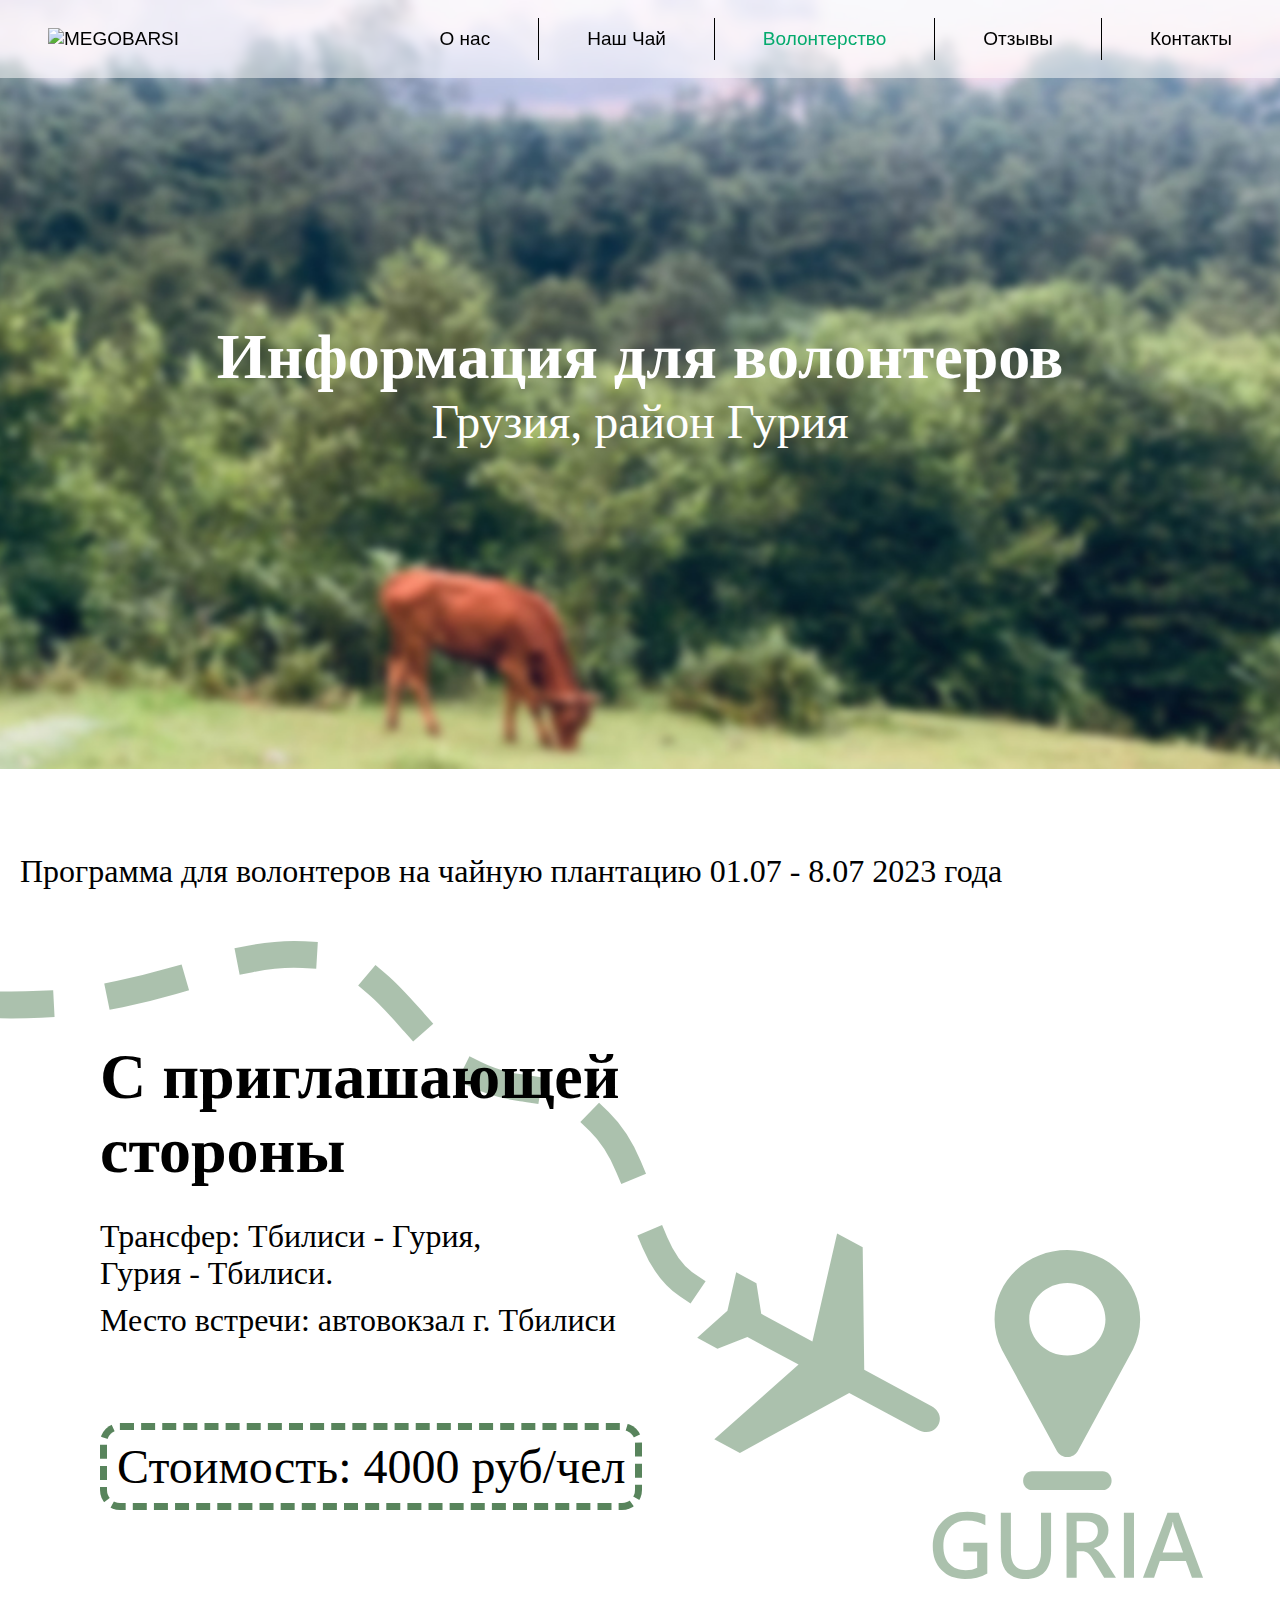
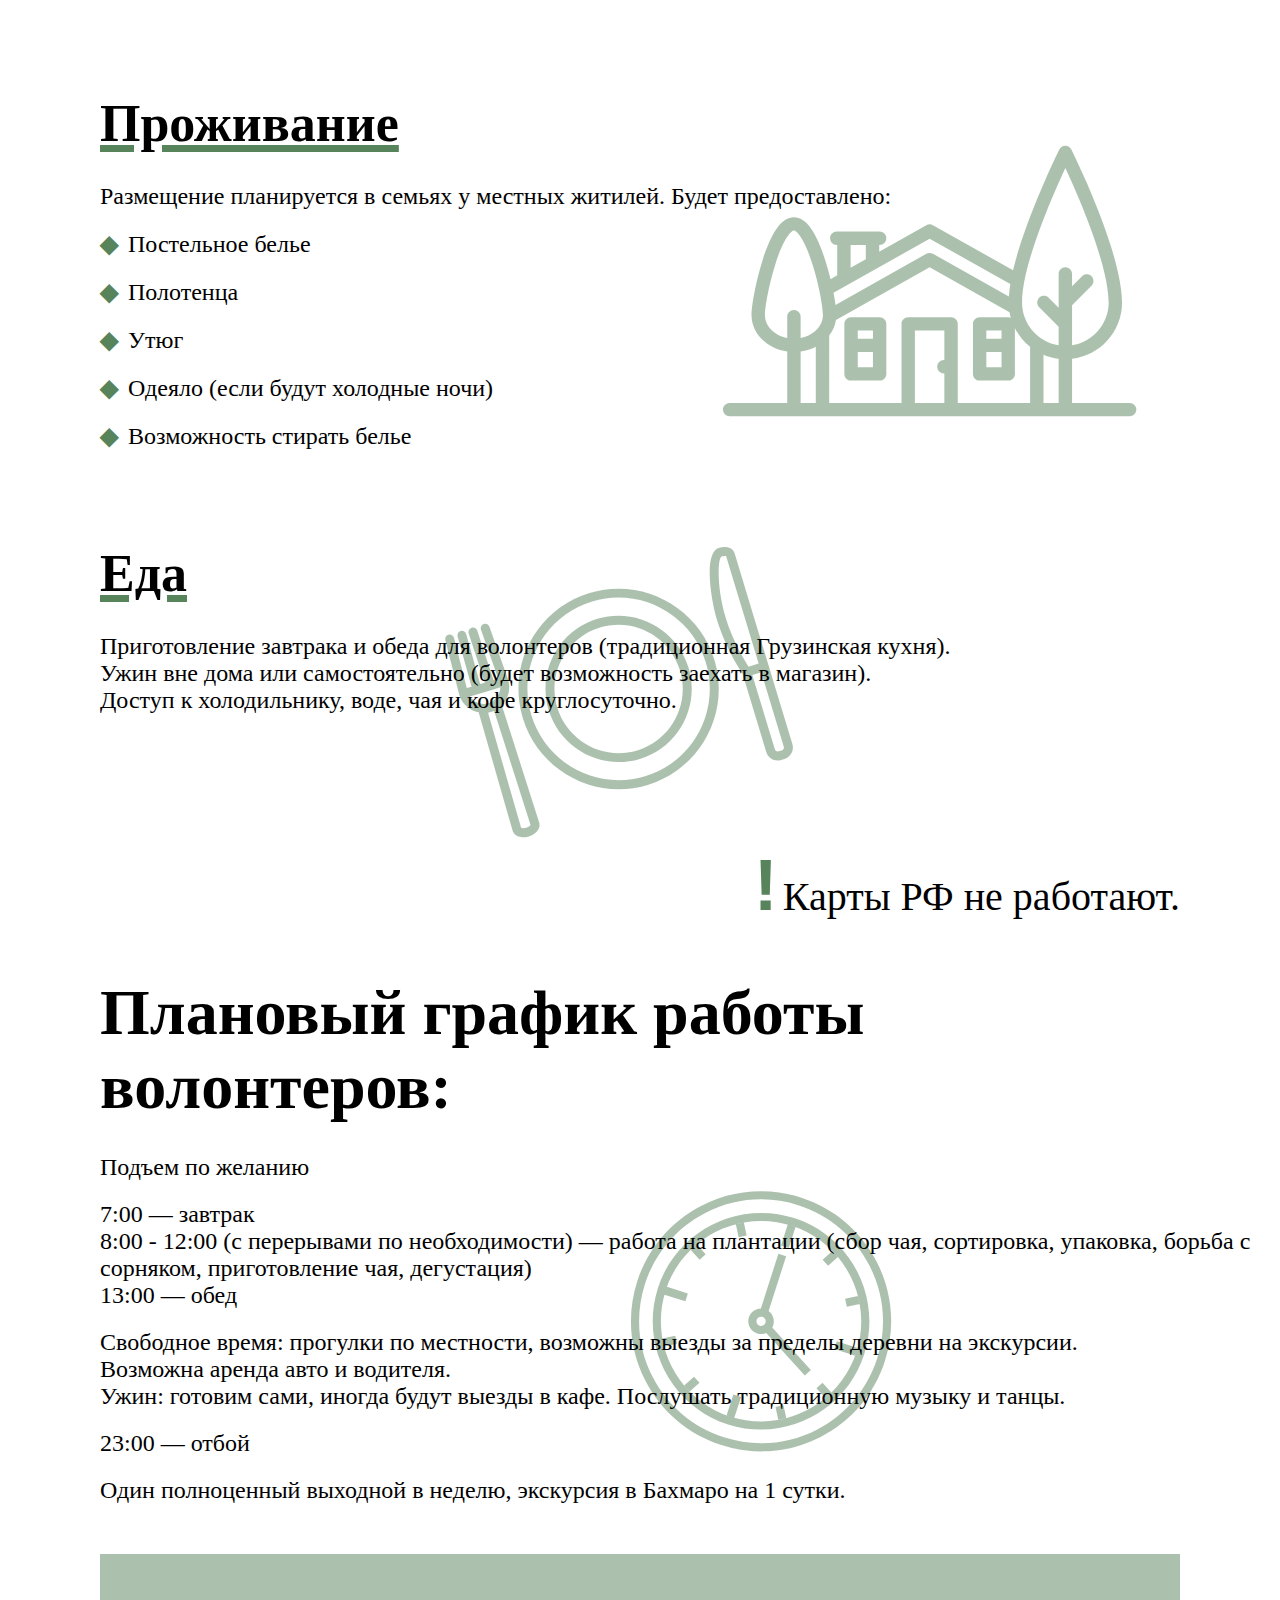
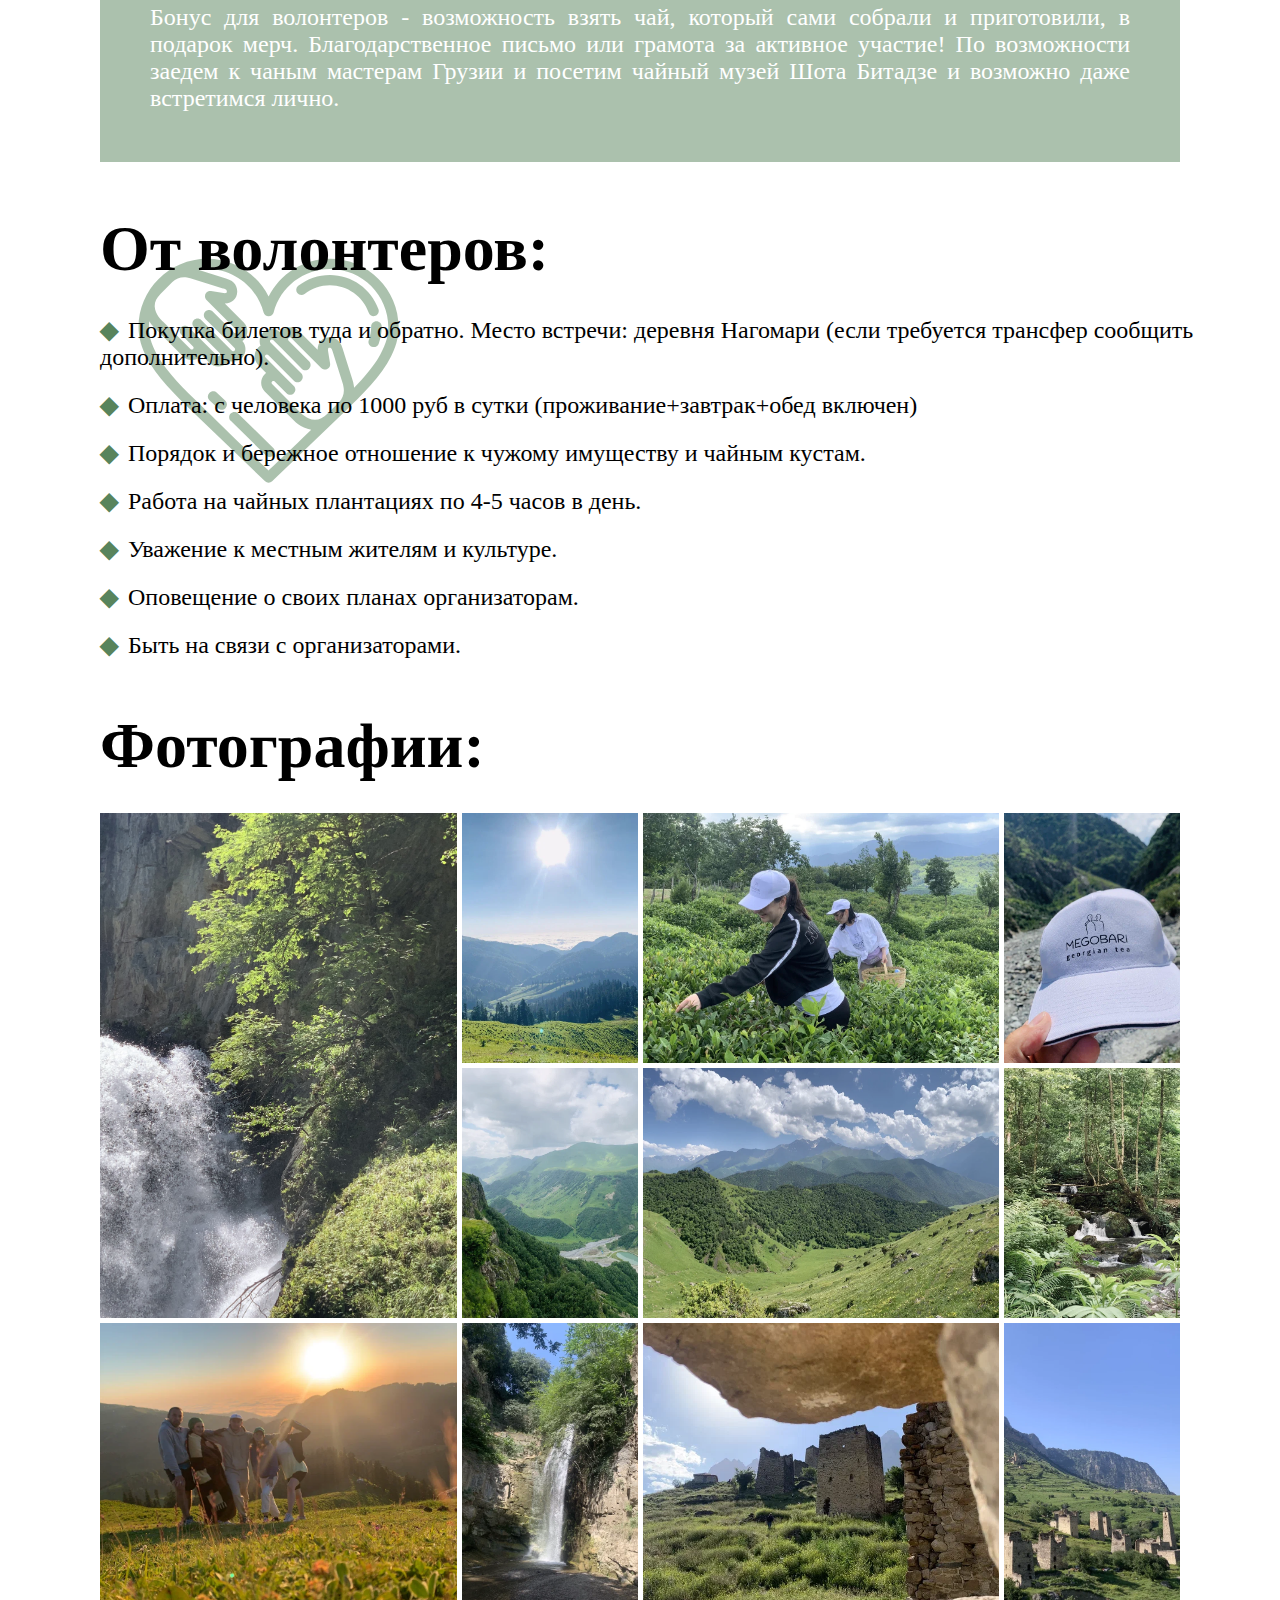
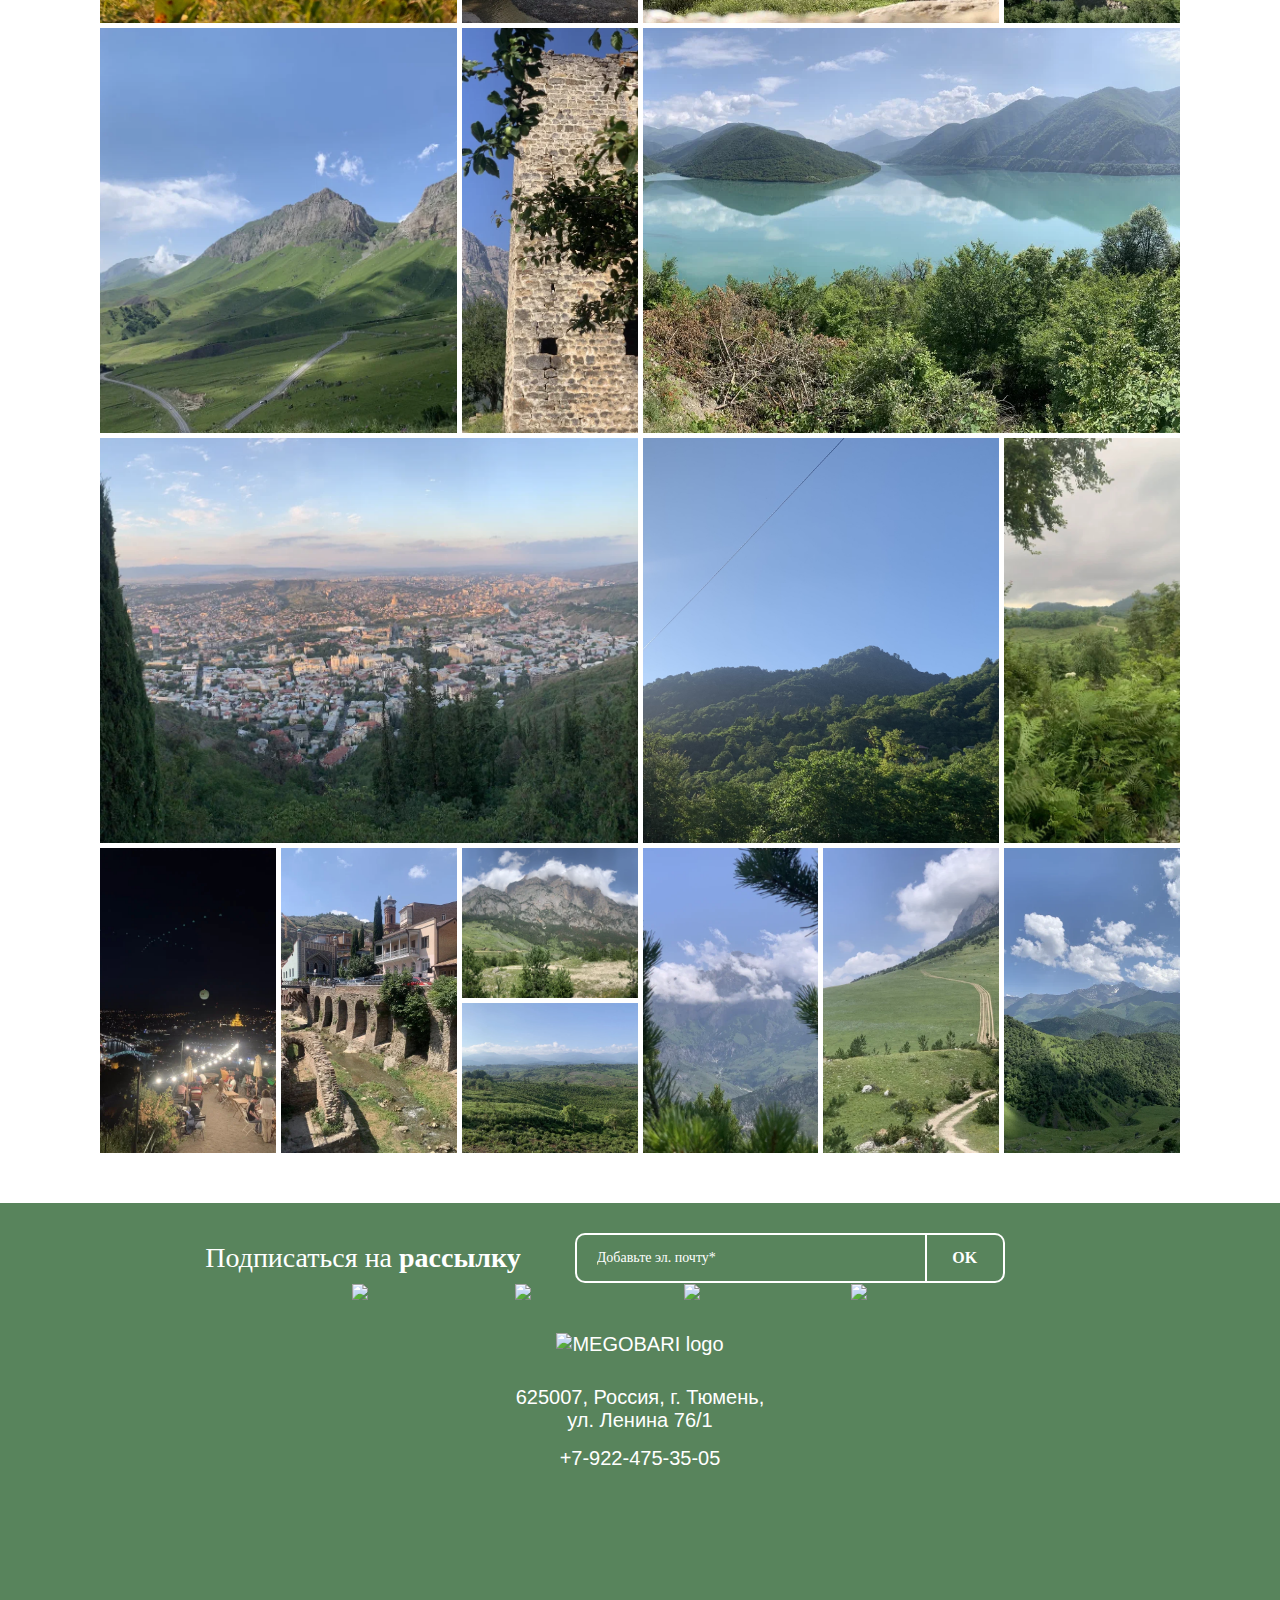
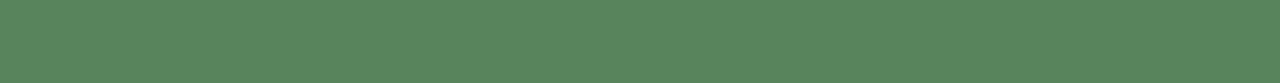
==== commit 8482b97f: "Testing fixes for Apple OS's" ====
--- a/volunteering.html
+++ b/volunteering.html
@@ -1,9 +1,10 @@
 <!DOCTYPE html>
-<html lang="en">
+<html lang="ru">
     <head>
         <meta charset="UTF-8">
         <meta http-equiv="X-UA-Compatible" content="IE=edge">
         <meta name="viewport" content="width=device-width, initial-scale=1.0">
+		<meta name = "format-detection" content = "telephone=no">
         <link rel="stylesheet" href="styles.css"> 
         <link rel="stylesheet" href="volunteeringstyles.css"> 
         <link rel="icon" type="image/x-icon" href="./content/favicon/favi-64x64.ico">
@@ -13,11 +14,12 @@
         <header>
             <nav class="topnav" id="myTopnav">
                 <a href="./index.html" id="hidelogo" class="logo"><img src="./content/logo/namelogo.svg" alt="MEGOBARSI"></a>
-                <a href="./about.html" class="first-child active">О нас</a>
+                <a href="./about.html" class="first-child">О нас</a>
                 <a href="./ourtea.html">Наш Чай</a>
+                <a href="./volunteering.html" class="active">Волонтерство</a>
                 <a href="./feedback.html">Отзывы</a> 
                 <a href="./contacts.html" class="last-child">Контакты</a>
-                <a href="javascript:void(0);" class="icon" style="font-size:15px;" onclick="myFunction()">&#9776;</a>
+                <a href="javascript:void(0);" class="icon" style="font-size:15px;" onclick="extendNav()">&#9776;</a>
             </nav>
         </header> 
         <main>
@@ -107,195 +109,195 @@
             <section id="sthree">
                 <h4>Фотографии:</h4>
                 <div class="gallery">
-                    <div style="grid-area: a;">
-                        <img src="./content/gallery/1.jpg" alt="">
-                        <div class="image-overlay">
-                            <div class="image-description" unselectable="on">
-                                Больше фотографий в нашем Instagram
-                            </div>
-                        </div>
-                    </div>
-                    <div style="grid-area: b;">
-                        <img src="./content/gallery/2.jpg" alt="">
-                        <div class="image-overlay">
-                            <div class="image-description" unselectable="on">
-                                Больше фотографий в нашем Instagram
-                            </div>
-                        </div>
-                    </div>
-                    <div style="grid-area: c;">
-                        <img src="./content/gallery/3.jpg" alt="">
-                        <div class="image-overlay">
-                            <div class="image-description" unselectable="on">
-                                Больше фотографий в нашем Instagram
-                            </div>
-                        </div>
-                    </div>
-                    <div style="grid-area: d;">
-                        <img src="./content/gallery/4.jpg" alt="">
-                        <div class="image-overlay">
-                            <div class="image-description" unselectable="on">
-                                Больше фотографий в нашем Instagram
-                            </div>
-                        </div>
-                    </div>
-                    <div style="grid-area: e;">
-                        <img src="./content/gallery/5.jpg" alt="">
+                    <div style="grid-area: a;" onmouseenter="zoomIn(1)" onmouseleave="zoomOut(1)">
+                        <img src="./content/gallery/1.jpg" alt="" id="1">
+                        <div class="image-overlay">
+                            <div class="image-description" unselectable="on">
+                                Больше фотографий в нашем <a href="https://www.instagram.com/megobari.tea/" class="instagram">Instagram</a>
+                            </div>
+                        </div>
+                    </div>
+                    <div style="grid-area: b;" onmouseenter="zoomIn(2)" onmouseleave="zoomOut(2)">
+                        <img src="./content/gallery/2.jpg" alt="" id="2">
+                        <div class="image-overlay">
+                            <div class="image-description" unselectable="on">
+                                Больше фотографий в нашем <a href="https://www.instagram.com/megobari.tea/" class="instagram">Instagram</a>
+                            </div>
+                        </div>
+                    </div>
+                    <div style="grid-area: c;" onmouseenter="zoomIn(3)" onmouseleave="zoomOut(3)">
+                        <img src="./content/gallery/3.jpg" alt="" id="3">
+                        <div class="image-overlay">
+                            <div class="image-description" unselectable="on">
+                                Больше фотографий в нашем <a href="https://www.instagram.com/megobari.tea/" class="instagram">Instagram</a>
+                            </div>
+                        </div>
+                    </div>
+                    <div style="grid-area: d;" onmouseenter="zoomIn(4)" onmouseleave="zoomOut(4)">
+                        <img src="./content/gallery/4.jpg" alt="" id="4">
+                        <div class="image-overlay">
+                            <div class="image-description" unselectable="on">
+                                Больше фотографий в нашем <a href="https://www.instagram.com/megobari.tea/" class="instagram">Instagram</a>
+                            </div>
+                        </div>
+                    </div>
+                    <div style="grid-area: e;" onmouseenter="zoomIn(5)" onmouseleave="zoomOut(5)">
+                        <img src="./content/gallery/5.jpg" alt="" id="5">
                         <div class="image-overlay"> 
                             <div class="image-description" unselectable="on">
-                                Больше фотографий в нашем Instagram
-                            </div>
-                        </div>
-                    </div>
-                    <div style="grid-area: f;">
-                        <img src="./content/gallery/6.jpg" alt="">
-                        <div class="image-overlay">
-                            <div class="image-description" unselectable="on">
-                                Больше фотографий в нашем Instagram
-                            </div>
-                        </div>
-                    </div>
-                    <div style="grid-area: g;">
-                        <img src="./content/gallery/7.jpg" alt="">
-                        <div class="image-overlay">
-                            <div class="image-description" unselectable="on">
-                                Больше фотографий в нашем Instagram
-                            </div>
-                        </div>
-                    </div>
-                    <div style="grid-area: h;">
-                        <img src="./content/gallery/8.jpg" alt="">
-                        <div class="image-overlay">
-                            <div class="image-description" unselectable="on">
-                                Больше фотографий в нашем Instagram
-                            </div>
-                        </div>
-                    </div>
-                    <div style="grid-area: i;">
-                        <img src="./content/gallery/9.jpg" alt="">
-                        <div class="image-overlay">
-                            <div class="image-description" unselectable="on">
-                                Больше фотографий в нашем Instagram
-                            </div>
-                        </div>
-                    </div>
-                    <div style="grid-area: j;">
-                        <img src="./content/gallery/10.jpg" alt="">
-                        <div class="image-overlay">
-                            <div class="image-description" unselectable="on">
-                                Больше фотографий в нашем Instagram
-                            </div>
-                        </div>
-                    </div>
-                    <div style="grid-area: k;">
-                        <img src="./content/gallery/11.jpg" alt="">
-                        <div class="image-overlay">
-                            <div class="image-description" unselectable="on">
-                                Больше фотографий в нашем Instagram
-                            </div>
-                        </div>
-                    </div>
-                    <div style="grid-area: l;">
-                        <img src="./content/gallery/12.jpg" alt="">
-                        <div class="image-overlay">
-                            <div class="image-description" unselectable="on">
-                                Больше фотографий в нашем Instagram
-                            </div>
-                        </div>
-                    </div>
-                    <div style="grid-area: m;">
-                        <img src="./content/gallery/13.jpg" alt="">
-                        <div class="image-overlay">
-                            <div class="image-description" unselectable="on">
-                                Больше фотографий в нашем Instagram
-                            </div>
-                        </div>
-                    </div>
-                    <div style="grid-area: n;">
-                        <img src="./content/gallery/14.jpg" alt="">
-                        <div class="image-overlay">
-                            <div class="image-description" unselectable="on">
-                                Больше фотографий в нашем Instagram
-                            </div>
-                        </div>
-                    </div>
-                    <div style="grid-area: o;">
-                        <img src="./content/gallery/15.jpg" alt="">
-                        <div class="image-overlay">
-                            <div class="image-description" unselectable="on">
-                                Больше фотографий в нашем Instagram
-                            </div>
-                        </div>
-                    </div>
-                    <div style="grid-area: p;">
-                        <img src="./content/gallery/16.jpg" alt="">
-                        <div class="image-overlay">
-                            <div class="image-description" unselectable="on">
-                                Больше фотографий в нашем Instagram
-                            </div>
-                        </div>
-                    </div>
-                    <div style="grid-area: q;">
-                        <img src="./content/gallery/17.jpg" alt="">
-                        <div class="image-overlay">
-                            <div class="image-description" unselectable="on">
-                                Больше фотографий в нашем Instagram
-                            </div>
-                        </div>
-                    </div>
-                    <div style="grid-area: r;">
-                        <img src="./content/gallery/18.jpg" alt="">
-                        <div class="image-overlay">
-                            <div class="image-description" unselectable="on">
-                                Больше фотографий в нашем Instagram
-                            </div>
-                        </div>
-                    </div>
-                    <div style="grid-area: s;">
-                        <img src="./content/gallery/19.jpg" alt="">
-                        <div class="image-overlay">
-                            <div class="image-description" unselectable="on">
-                                Больше фотографий в нашем Instagram
-                            </div>
-                        </div>
-                    </div>
-                    <div style="grid-area: t;">
-                        <img src="./content/gallery/20.jpg" alt="">
-                        <div class="image-overlay">
-                            <div class="image-description" unselectable="on">
-                                Больше фотографий в нашем Instagram
-                            </div>
-                        </div>
-                    </div>
-                    <div style="grid-area: u;">
-                        <img src="./content/gallery/21.jpg" alt="">
-                        <div class="image-overlay">
-                            <div class="image-description" unselectable="on">
-                                Больше фотографий в нашем Instagram
-                            </div>
-                        </div>
-                    </div>
-                    <div style="grid-area: v;">
-                        <img src="./content/gallery/22.jpg" alt="">
-                        <div class="image-overlay">
-                            <div class="image-description" unselectable="on">
-                                Больше фотографий в нашем Instagram
-                            </div>
-                        </div>
-                    </div>
-                    <div style="grid-area: w;">
-                        <img src="./content/gallery/23.jpg" alt="">
-                        <div class="image-overlay">
-                            <div class="image-description" unselectable="on">
-                                Больше фотографий в нашем Instagram
-                            </div>
-                        </div>
-                    </div>
-                    <div style="grid-area: x;">
-                        <img src="./content/gallery/24.jpg" alt="">
-                        <div class="image-overlay">
-                            <div class="image-description" unselectable="on">
-                                Больше фотографий в нашем Instagram
+                                Больше фотографий в нашем <a href="https://www.instagram.com/megobari.tea/" class="instagram">Instagram</a>
+                            </div>
+                        </div>
+                    </div>
+                    <div style="grid-area: f;" onmouseenter="zoomIn(6)" onmouseleave="zoomOut(6)">
+                        <img src="./content/gallery/6.jpg" alt="" id="6">
+                        <div class="image-overlay">
+                            <div class="image-description" unselectable="on">
+                                Больше фотографий в нашем <a href="https://www.instagram.com/megobari.tea/" class="instagram">Instagram</a>
+                            </div>
+                        </div>
+                    </div>
+                    <div style="grid-area: g;" onmouseenter="zoomIn(7)" onmouseleave="zoomOut(7)">
+                        <img src="./content/gallery/7.jpg" alt="" id="7">
+                        <div class="image-overlay">
+                            <div class="image-description" unselectable="on">
+                                Больше фотографий в нашем <a href="https://www.instagram.com/megobari.tea/" class="instagram">Instagram</a>
+                            </div>
+                        </div>
+                    </div>
+                    <div style="grid-area: h;" onmouseenter="zoomIn(8)" onmouseleave="zoomOut(8)">
+                        <img src="./content/gallery/8.jpg" alt="" id="8">
+                        <div class="image-overlay">
+                            <div class="image-description" unselectable="on">
+                                Больше фотографий в нашем <a href="https://www.instagram.com/megobari.tea/" class="instagram">Instagram</a>
+                            </div>
+                        </div>
+                    </div>
+                    <div style="grid-area: i;" onmouseenter="zoomIn(9)" onmouseleave="zoomOut(9)">
+                        <img src="./content/gallery/9.jpg" alt="" id="9">
+                        <div class="image-overlay">
+                            <div class="image-description" unselectable="on">
+                                Больше фотографий в нашем <a href="https://www.instagram.com/megobari.tea/" class="instagram">Instagram</a>
+                            </div>
+                        </div>
+                    </div>
+                    <div style="grid-area: j;" onmouseenter="zoomIn(10)" onmouseleave="zoomOut(10)">
+                        <img src="./content/gallery/10.jpg" alt="" id="10">
+                        <div class="image-overlay">
+                            <div class="image-description" unselectable="on">
+                                Больше фотографий в нашем <a href="https://www.instagram.com/megobari.tea/" class="instagram">Instagram</a>
+                            </div>
+                        </div>
+                    </div>
+                    <div style="grid-area: k;" onmouseenter="zoomIn(11)" onmouseleave="zoomOut(11)">
+                        <img src="./content/gallery/11.jpg" alt="" id="11">
+                        <div class="image-overlay">
+                            <div class="image-description" unselectable="on">
+                                Больше фотографий в нашем <a href="https://www.instagram.com/megobari.tea/" class="instagram">Instagram</a>
+                            </div>
+                        </div>
+                    </div>
+                    <div style="grid-area: l;" onmouseenter="zoomIn(12)" onmouseleave="zoomOut(12)">
+                        <img src="./content/gallery/12.jpg" alt="" id="12">
+                        <div class="image-overlay">
+                            <div class="image-description" unselectable="on">
+                                Больше фотографий в нашем <a href="https://www.instagram.com/megobari.tea/" class="instagram">Instagram</a>
+                            </div>
+                        </div>
+                    </div>
+                    <div style="grid-area: m;" onmouseenter="zoomIn(13)" onmouseleave="zoomOut(13)">
+                        <img src="./content/gallery/13.jpg" alt="" id="13">
+                        <div class="image-overlay">
+                            <div class="image-description" unselectable="on">
+                                Больше фотографий в нашем <a href="https://www.instagram.com/megobari.tea/" class="instagram">Instagram</a>
+                            </div>
+                        </div>
+                    </div>
+                    <div style="grid-area: n;" onmouseenter="zoomIn(14)" onmouseleave="zoomOut(14)">
+                        <img src="./content/gallery/14.jpg" alt="" id="14">
+                        <div class="image-overlay">
+                            <div class="image-description" unselectable="on">
+                                Больше фотографий в нашем <a href="https://www.instagram.com/megobari.tea/" class="instagram">Instagram</a>
+                            </div>
+                        </div>
+                    </div>
+                    <div style="grid-area: o;" onmouseenter="zoomIn(15)" onmouseleave="zoomOut(15)">
+                        <img src="./content/gallery/15.jpg" alt="" id="15">
+                        <div class="image-overlay">
+                            <div class="image-description" unselectable="on">
+                                Больше фотографий в нашем <a href="https://www.instagram.com/megobari.tea/" class="instagram">Instagram</a>
+                            </div>
+                        </div>
+                    </div>
+                    <div style="grid-area: p;" onmouseenter="zoomIn(16)" onmouseleave="zoomOut(16)">
+                        <img src="./content/gallery/16.jpg" alt="" id="16">
+                        <div class="image-overlay">
+                            <div class="image-description" unselectable="on">
+                                Больше фотографий в нашем <a href="https://www.instagram.com/megobari.tea/" class="instagram">Instagram</a>
+                            </div>
+                        </div>
+                    </div>
+                    <div style="grid-area: q;" onmouseenter="zoomIn(17)" onmouseleave="zoomOut(17)">
+                        <img src="./content/gallery/17.jpg" alt="" id="17">
+                        <div class="image-overlay">
+                            <div class="image-description" unselectable="on">
+                                Больше фотографий в нашем <a href="https://www.instagram.com/megobari.tea/" class="instagram">Instagram</a>
+                            </div>
+                        </div>
+                    </div>
+                    <div style="grid-area: r;" onmouseenter="zoomIn(18)" onmouseleave="zoomOut(18)">
+                        <img src="./content/gallery/18.jpg" alt="" id="18">
+                        <div class="image-overlay">
+                            <div class="image-description" unselectable="on">
+                                Больше фотографий в нашем <a href="https://www.instagram.com/megobari.tea/" class="instagram">Instagram</a>
+                            </div>
+                        </div>
+                    </div>
+                    <div style="grid-area: s;" onmouseenter="zoomIn(19)" onmouseleave="zoomOut(19)">
+                        <img src="./content/gallery/19.jpg" alt="" id="19">
+                        <div class="image-overlay">
+                            <div class="image-description" unselectable="on">
+                                Больше фотографий в нашем <a href="https://www.instagram.com/megobari.tea/" class="instagram">Instagram</a>
+                            </div>
+                        </div>
+                    </div>
+                    <div style="grid-area: t;" onmouseenter="zoomIn(20)" onmouseleave="zoomOut(20)">
+                        <img src="./content/gallery/20.jpg" alt="" id="20">
+                        <div class="image-overlay">
+                            <div class="image-description" unselectable="on">
+                                Больше фотографий в нашем <a href="https://www.instagram.com/megobari.tea/" class="instagram">Instagram</a>
+                            </div>
+                        </div>
+                    </div>
+                    <div style="grid-area: u;" onmouseenter="zoomIn(21)" onmouseleave="zoomOut(21)">
+                        <img src="./content/gallery/21.jpg" alt="" id="21">
+                        <div class="image-overlay">
+                            <div class="image-description" unselectable="on">
+                                Больше фотографий в нашем <a href="https://www.instagram.com/megobari.tea/" class="instagram">Instagram</a>
+                            </div>
+                        </div>
+                    </div>
+                    <div style="grid-area: v;" onmouseenter="zoomIn(22)" onmouseleave="zoomOut(22)">
+                        <img src="./content/gallery/22.jpg" alt="" id="22">
+                        <div class="image-overlay">
+                            <div class="image-description" unselectable="on">
+                                Больше фотографий в нашем <a href="https://www.instagram.com/megobari.tea/" class="instagram">Instagram</a>
+                            </div>
+                        </div>
+                    </div>
+                    <div style="grid-area: w;" onmouseenter="zoomIn(23)" onmouseleave="zoomOut(23)">
+                        <img src="./content/gallery/23.jpg" alt="" id="23">
+                        <div class="image-overlay">
+                            <div class="image-description" unselectable="on">
+                                Больше фотографий в нашем <a href="https://www.instagram.com/megobari.tea/" class="instagram">Instagram</a>
+                            </div>
+                        </div>
+                    </div>
+                    <div style="grid-area: x;" onmouseenter="zoomIn(24)" onmouseleave="zoomOut(24)">
+                        <img src="./content/gallery/24.jpg" alt="" id="24">
+                        <div class="image-overlay">
+                            <div class="image-description" unselectable="on">
+                                Больше фотографий в нашем <a href="https://www.instagram.com/megobari.tea/" class="instagram">Instagram</a>
                             </div>
                         </div>
                     </div>
@@ -337,21 +339,30 @@
             </address>
         </footer>
         <script>
-            var i = 1;
-            function myFunction() {
-                var x = document.getElementById("myTopnav");
+            const extendNav = () => {
+                let x = document.getElementById("myTopnav");
                 if (x.className === "topnav") {
                     x.className += " responsive";
                 } else {
                     x.className = "topnav";
                 }
-                var element = document.getElementById("hidelogo");
-                i++;
-                if (i % 2 === 0) {
-                    element.style.display = "none";
+
+                let element = document.getElementById("hidelogo");
+                if (element.style.left === "-400px") {
+                    element.style.left = "0px";
                 }   else {
-                    element.style.display = "block";
+                    element.style.left = "-400px";
                 }
+            }
+            
+            const zoomIn = (elementId) => {
+                element = document.getElementById(elementId);
+                element.style.transform = "scale(1.1)";
+            }
+
+            const zoomOut = (elementId) => {
+                element = document.getElementById(elementId);
+                element.style.transform = "";
             }
         </script>
     </body>
--- a/styles.css
+++ b/styles.css
@@ -0,0 +1,387 @@
+/* raleway-regular - latin */
+@font-face {
+    font-family: 'Raleway';
+    font-style: normal;
+    font-weight: 400;
+    src: url('./fonts/raleway/raleway-v27-latin-regular.eot'); /* IE9 Compat Modes */
+    src: local(''),
+        url('./fonts/raleway/raleway-v27-latin-regular.eot?#iefix') format('embedded-opentype'), /* IE6-IE8 */
+        url('./fonts/raleway/raleway-v27-latin-regular.woff2') format('woff2'), /* Super Modern Browsers */
+        url('./fonts/raleway/raleway-v27-latin-regular.woff') format('woff'), /* Modern Browsers */
+        url('./fonts/raleway/raleway-v27-latin-regular.ttf') format('truetype'), /* Safari, Android, iOS */
+        url('./fonts/raleway/raleway-v27-latin-regular.svg#Raleway') format('svg'); /* Legacy iOS */
+  }
+
+/* raleway-700 - latin */
+@font-face {
+    font-family: 'Raleway';
+    font-style: normal;
+    font-weight: 700;
+    src: url('./fonts/raleway/raleway-v27-latin-700.eot'); /* IE9 Compat Modes */
+    src: local(''),
+        url('./fonts/raleway/raleway-v27-latin-700.eot?#iefix') format('embedded-opentype'), /* IE6-IE8 */
+        url('./fonts/raleway/raleway-v27-latin-700.woff2') format('woff2'), /* Super Modern Browsers */
+        url('./fonts/raleway/raleway-v27-latin-700.woff') format('woff'), /* Modern Browsers */
+        url('./fonts/raleway/raleway-v27-latin-700.ttf') format('truetype'), /* Safari, Android, iOS */
+        url('./fonts/raleway/raleway-v27-latin-700.svg#Raleway') format('svg'); /* Legacy iOS */
+}
+
+/* raleway-regular - latin_cyrillic */
+@font-face {
+    font-family: 'Raleway';
+    font-style: normal;
+    font-weight: 400;
+    src: url('./fonts/raleway/raleway-v27-latin_cyrillic-regular.eot'); /* IE9 Compat Modes */
+    src: local(''),
+        url('./fonts/raleway/raleway-v27-latin_cyrillic-regular.eot?#iefix') format('embedded-opentype'), /* IE6-IE8 */
+        url('./fonts/raleway/raleway-v27-latin_cyrillic-regular.woff2') format('woff2'), /* Super Modern Browsers */
+        url('./fonts/raleway/raleway-v27-latin_cyrillic-regular.woff') format('woff'), /* Modern Browsers */
+        url('./fonts/raleway/raleway-v27-latin_cyrillic-regular.ttf') format('truetype'), /* Safari, Android, iOS */
+        url('./fonts/raleway/raleway-v27-latin_cyrillic-regular.svg#Raleway') format('svg'); /* Legacy iOS */
+}
+
+/* raleway-700 - latin_cyrillic */
+@font-face {
+    font-family: 'Raleway';
+    font-style: normal;
+    font-weight: 700;
+    src: url('./fonts/raleway/raleway-v27-latin_cyrillic-700.eot'); /* IE9 Compat Modes */
+    src: local(''),
+        url('./fonts/raleway/raleway-v27-latin_cyrillic-700.eot?#iefix') format('embedded-opentype'), /* IE6-IE8 */
+        url('./fonts/raleway/raleway-v27-latin_cyrillic-700.woff2') format('woff2'), /* Super Modern Browsers */
+        url('./fonts/raleway/raleway-v27-latin_cyrillic-700.woff') format('woff'), /* Modern Browsers */
+        url('./fonts/raleway/raleway-v27-latin_cyrillic-700.ttf') format('truetype'), /* Safari, Android, iOS */
+        url('./fonts/raleway/raleway-v27-latin_cyrillic-700.svg#Raleway') format('svg'); /* Legacy iOS */
+}
+
+/* inter-regular - latin_cyrillic */
+@font-face {
+    font-family: 'Inter';
+    font-style: normal;
+    font-weight: 400;
+    src: url('./fonts/inter/inter-v12-latin_cyrillic-regular.eot'); /* IE9 Compat Modes */
+    src: local(''),
+        url('./fonts/inter/inter-v12-latin_cyrillic-regular.eot?#iefix') format('embedded-opentype'), /* IE6-IE8 */
+        url('./fonts/inter/inter-v12-latin_cyrillic-regular.woff2') format('woff2'), /* Super Modern Browsers */
+        url('./fonts/inter/inter-v12-latin_cyrillic-regular.woff') format('woff'), /* Modern Browsers */
+        url('./fonts/inter/inter-v12-latin_cyrillic-regular.ttf') format('truetype'), /* Safari, Android, iOS */
+        url('./fonts/inter/inter-v12-latin_cyrillic-regular.svg#Inter') format('svg'); /* Legacy iOS */
+}
+
+/* inter-700 - latin_cyrillic */
+@font-face {
+    font-family: 'Inter';
+    font-style: normal;
+    font-weight: 700;
+    src: url('./fonts/inter/inter-v12-latin_cyrillic-700.eot'); /* IE9 Compat Modes */
+    src: local(''),
+        url('./fonts/inter/inter-v12-latin_cyrillic-700.eot?#iefix') format('embedded-opentype'), /* IE6-IE8 */
+        url('./fonts/inter/inter-v12-latin_cyrillic-700.woff2') format('woff2'), /* Super Modern Browsers */
+        url('./fonts/inter/inter-v12-latin_cyrillic-700.woff') format('woff'), /* Modern Browsers */
+        url('./fonts/inter/inter-v12-latin_cyrillic-700.ttf') format('truetype'), /* Safari, Android, iOS */
+        url('./fonts/inter/inter-v12-latin_cyrillic-700.svg#Inter') format('svg'); /* Legacy iOS */
+}
+
+* {
+    margin: 0;
+    padding: 0;
+    box-sizing: border-box; 
+}
+
+html {
+    width: 100%;
+    scroll-behavior: smooth;
+}
+
+body {  
+    min-height: 100vh;
+    margin: 0;
+    padding: 0;
+    z-index: 0;
+}
+
+header {
+    position: relative;
+    top: 0;
+    left: 0;
+    width: 100%;
+    padding: 0;
+    margin: 0;
+    z-index: 1;
+}
+
+main {
+    background-color: #fff;
+    padding-top: 80px;
+}
+
+nav {
+    width: 100%;
+    position: fixed;
+    display: flex;
+    flex-direction: row;
+    align-items: center;
+    justify-content: center;
+}
+
+nav a.logo {
+    position: absolute;
+    left: 0;
+}
+
+.topnav {
+    overflow: hidden;
+    background-color: rgba(255, 255, 255, 0.5);
+    backdrop-filter: blur(2px);
+}
+
+.topnav a {
+    display: block;
+    color: #000;
+    text-align: center;
+    padding: 10px 48px;
+    margin: 18px 0;
+    text-decoration: none;
+    font-size: 19px;
+    font-family: Helvetica;
+    transition: .15s;
+}
+
+.topnav a:hover {
+    color: #58845c;
+}
+
+.topnav a:not(.logo):not(.last-child) {
+    border-right: 1px solid #000;
+}
+
+a.active {
+    color: #04AA6D; 
+}
+
+.topnav .icon {
+    display: none;
+}
+
+@media screen and (max-width: 1400px) {
+    nav {
+        justify-content: right;
+    }
+}
+
+@media screen and (max-width: 1160px) {
+    nav {
+        display: block;
+    }
+
+    .topnav .logo {
+      margin: 8px 0;  
+    }
+
+    .topnav a:not(.logo):not(.last-child) {
+        border: none;
+    }
+
+    .topnav a:not(:first-child) {
+        display: none;
+    }
+
+    .topnav a.icon {
+        float: right;
+        display: block;
+        padding-right: 3vw;
+    }
+
+    .topnav.responsive {
+        position: fixed;
+        width: 100%;
+    }
+
+    .topnav.responsive .icon {
+        position: absolute;
+        right: 0;
+        top: 0;
+    }
+
+    .topnav.responsive a {
+        float: none;
+        display: block;
+    }
+} 
+
+@media screen and (max-width: 1050px) {
+    .topnav a.logo {
+        display: block;
+        color: #000;
+        text-align: center;
+        padding: 10px;
+    }
+} 
+
+footer {
+    padding-top: 30px;
+    width: 100%;
+    height: 480px;
+    background-color: #58845c;
+}
+
+.link-container {
+    margin: 0 auto;
+    padding: 0 1vw;
+    text-align: center; 
+    height:  100px;
+}
+
+.link {
+    display: inline-block;
+    vertical-align: middle;
+}
+
+.subscribe {
+    font-family: 'Raleway';
+    color: #fff;
+    font-size: 28px;
+}
+
+footer form.link {
+    margin: 0 50px;
+    padding-right: 100px;
+}
+
+footer form input[type=text] {
+    color: #fff;
+    font-family: 'Raleway';
+    height: 50px;
+    width: 350px;
+    border: 2px solid #fff;
+    font-size: 14px;
+    border-right: none;
+    border-radius: 10px;
+    border-top-right-radius: 0;
+    border-bottom-right-radius: 0;
+    background-color: transparent;
+    padding: 0 20px;
+}
+
+footer form input[type=text]:focus {
+    outline: none;
+}
+
+footer form input[type=text]::placeholder {
+    color: #fff;
+    font-family: 'Raleway';
+}
+
+button#btwo {
+    position: absolute;
+    height: 50px;
+    width: 80px;
+    color: #fff;
+    font-family: 'Raleway';
+    font-weight: 700;
+    font-size: 16px;
+    background-color: transparent;
+    border: 2px solid #fff;
+    border-radius: 10px;
+    border-top-left-radius: 0;
+    border-bottom-left-radius: 0;
+    transition: 0.4s ease-in-out;
+}
+
+button#btwo:hover {
+    color:#58845c;
+    background-color: #fff;
+}
+
+.link img {
+    transition: 0.2s ease-in-out;
+    width: 48px;
+}
+
+.link img:hover {
+    transform: scale(1.15);
+
+}
+
+.link a {
+    margin-left: 10px;
+    color: transparent;
+}
+
+#hidelogo { 
+    transition: all 1s ease-out;
+}
+
+@media screen and (max-width: 1179px) {
+    .link {
+        padding: 1vw 0;
+    }
+    
+    address {
+        margin-top: 5vw;
+    }
+
+    footer {
+        height: 520px;
+    }
+}
+
+@media screen and (max-width: 925px) {
+    .link {
+        margin: 1vw 0;
+    }
+
+    address {
+        margin-top: 7vw;
+    }
+
+    footer {
+        height: 530px;
+    }
+}
+
+@media screen and (max-width: 814px) {
+    footer form.link {
+        margin: 0;
+    }
+
+    /* main {
+        padding-top: 8vw;
+    } */
+}
+
+@media screen and (max-width: 713px) {
+    address {
+        margin-top: 110px;
+    }
+
+    footer {
+        height: 550px;
+    }
+}
+
+@media screen and (max-width: 500px) {
+    footer form input[type=text] {
+        width: 50vw;
+    }
+
+    /* main {
+        padding-top: 10vh;
+    } */
+}
+
+address {
+    text-align: center;
+    font-style: normal;
+    font-family: 'Gill Sans', 'Gill Sans MT', Calibri, 'Trebuchet MS', sans-serif;
+    font-size: 20px;
+    color: #fff;
+}
+
+address p {
+    padding-bottom: 15px;
+}
+
+address img {
+    margin-bottom: 30px;
+}--- a/volunteeringstyles.css
+++ b/volunteeringstyles.css
@@ -1,6 +1,7 @@
 main {
     font-family: 'Inter';
     box-sizing: border-box;
+    padding-top: 0;
 }
 
 section#sone {
@@ -15,7 +16,7 @@
     background-attachment: fixed;
     background-repeat: no-repeat;
     text-align: center;
-    padding: 230px 0;
+    padding: 20rem 0;
 }
 
 section h4, section.plane p, section.plane span, section.conditions h5,
@@ -120,6 +121,10 @@
     font-size: 24px;
 }
 
+section#stwo {
+    padding-top: 5vw;
+}
+
 section#stwo ul {
     font-size: 24px;
     margin-top: 20px;
@@ -131,7 +136,7 @@
 }
 
 section#stwo ul li::before {
-    content: "⯁";  
+    content: "\25C6";  
     padding-right: 10px;
     color: #58845c; 
     font-weight: bold;
@@ -219,12 +224,15 @@
 
 section#sthree .gallery > div {
     position: relative;
+    transition: all 1s;
+    overflow: hidden;
 }
 
 section#sthree .gallery div img {
     width: 100%;
     height: 100%;
     object-fit: cover;
+    transition: all 1s;
 }
 
 .image-overlay {
@@ -267,6 +275,10 @@
     padding: 0 5%;
 }
 
+a.instagram {
+    color: #8ad190;
+}
+
 @media screen and (max-width: 900px) {
     section#sthree .gallery {
         grid-template:
@@ -389,4 +401,10 @@
         -moz-background-size: 400%;
         -o-background-size: 400%;
     }
+}
+
+@media screen and (max-width: 376px) {
+    section h4 {
+        font-size: calc(12px + 8vw);
+    }
 }